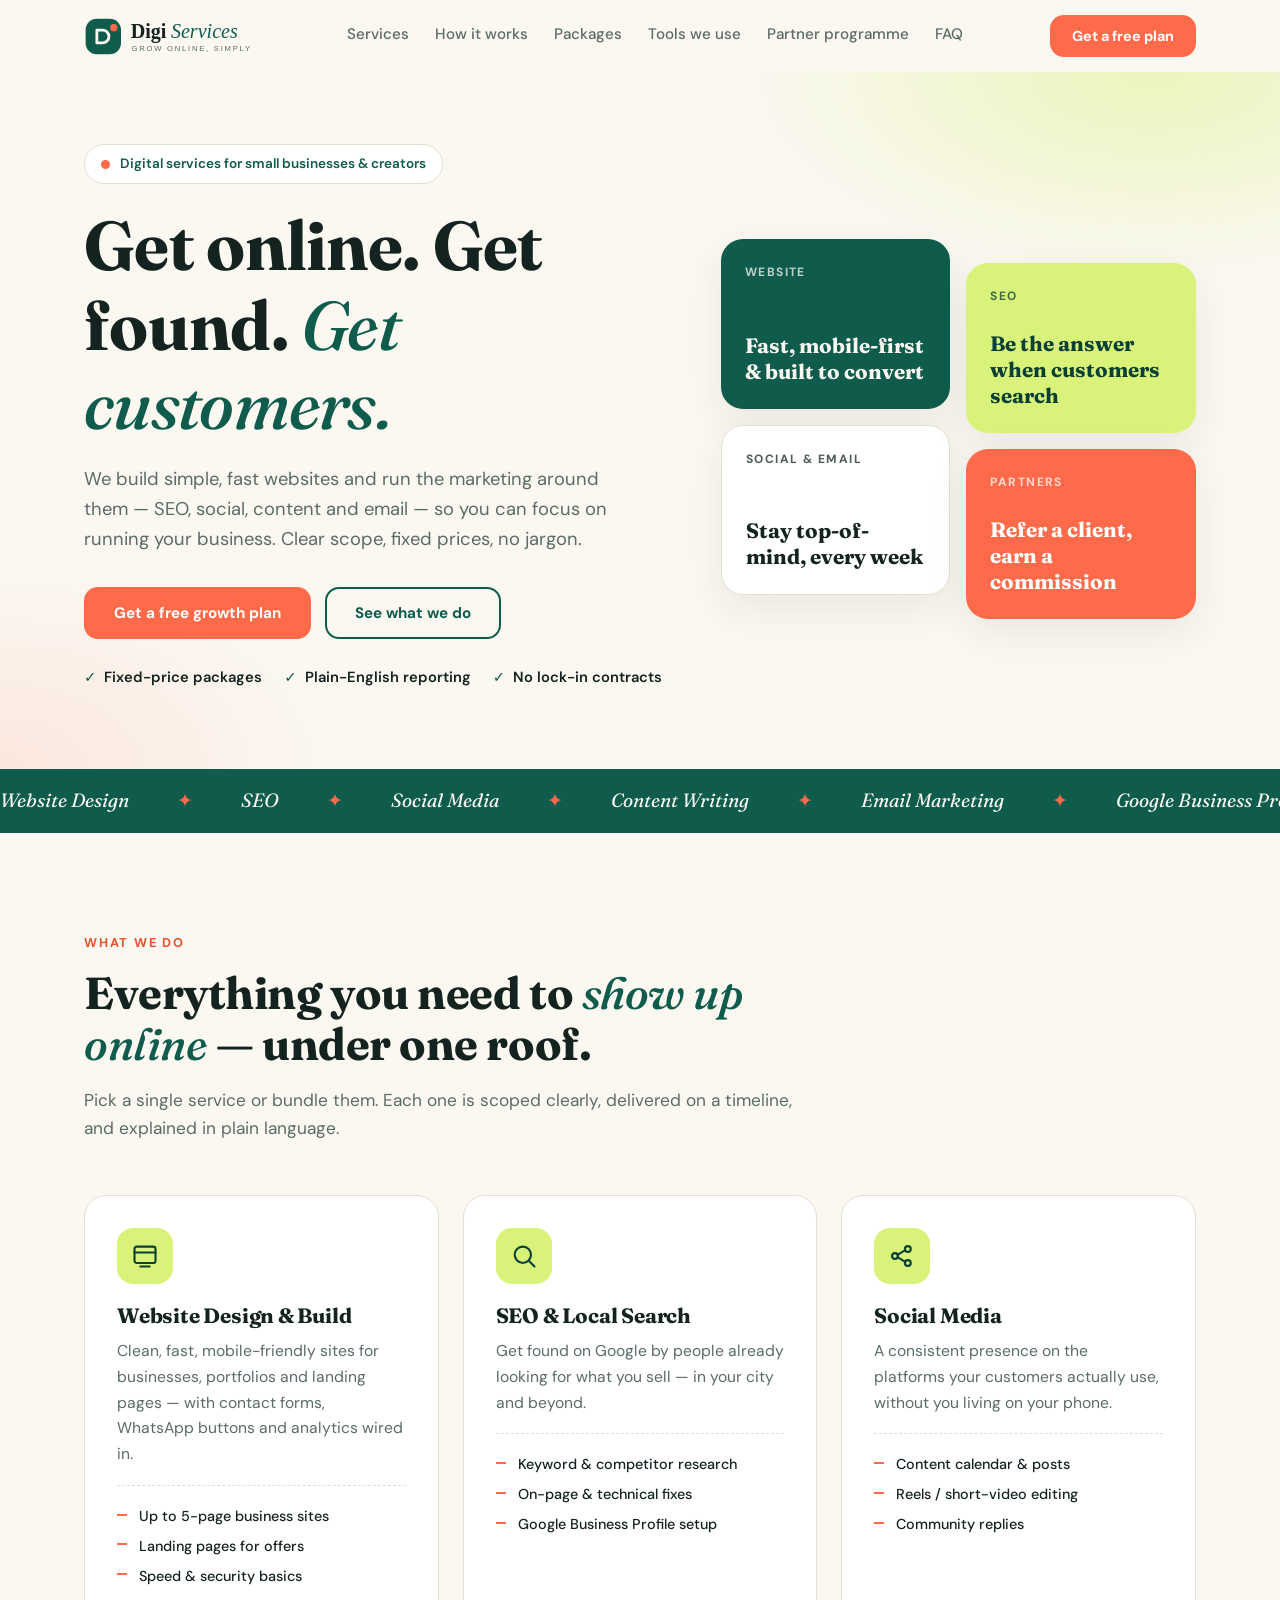
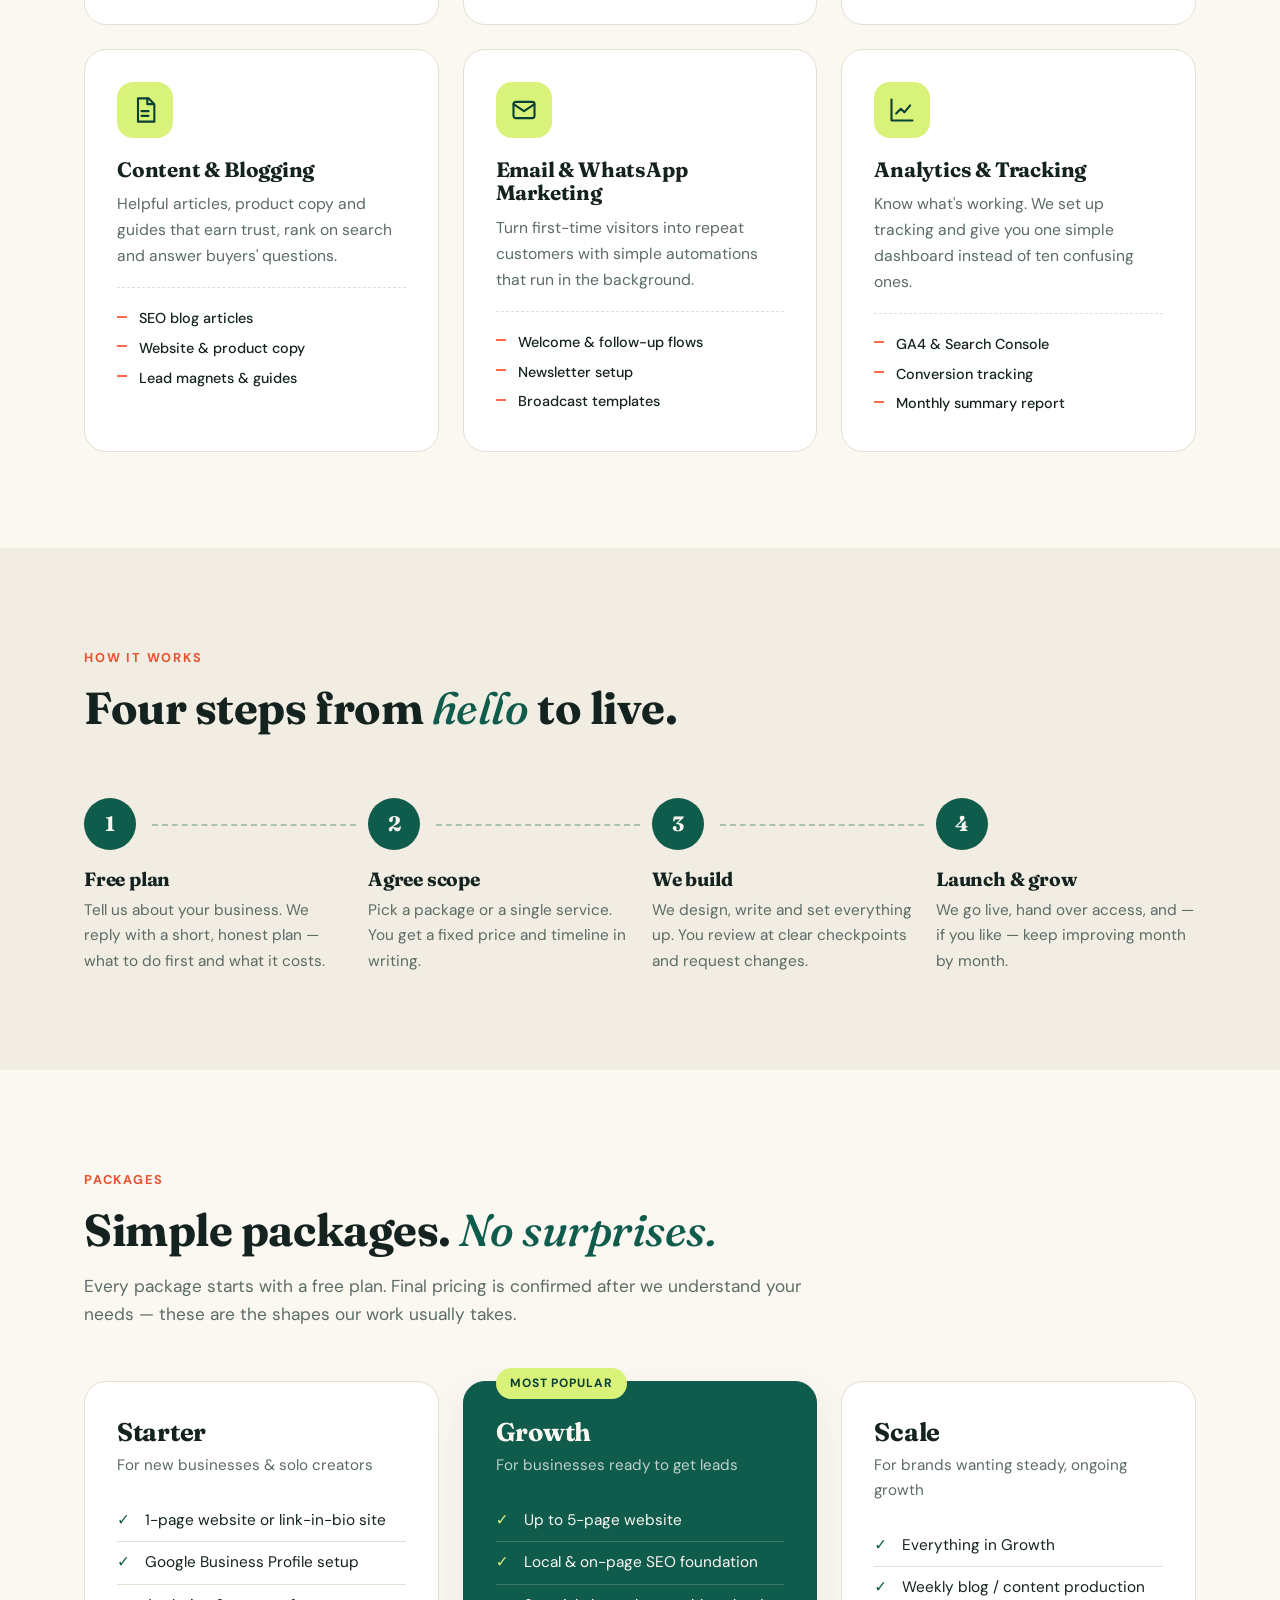
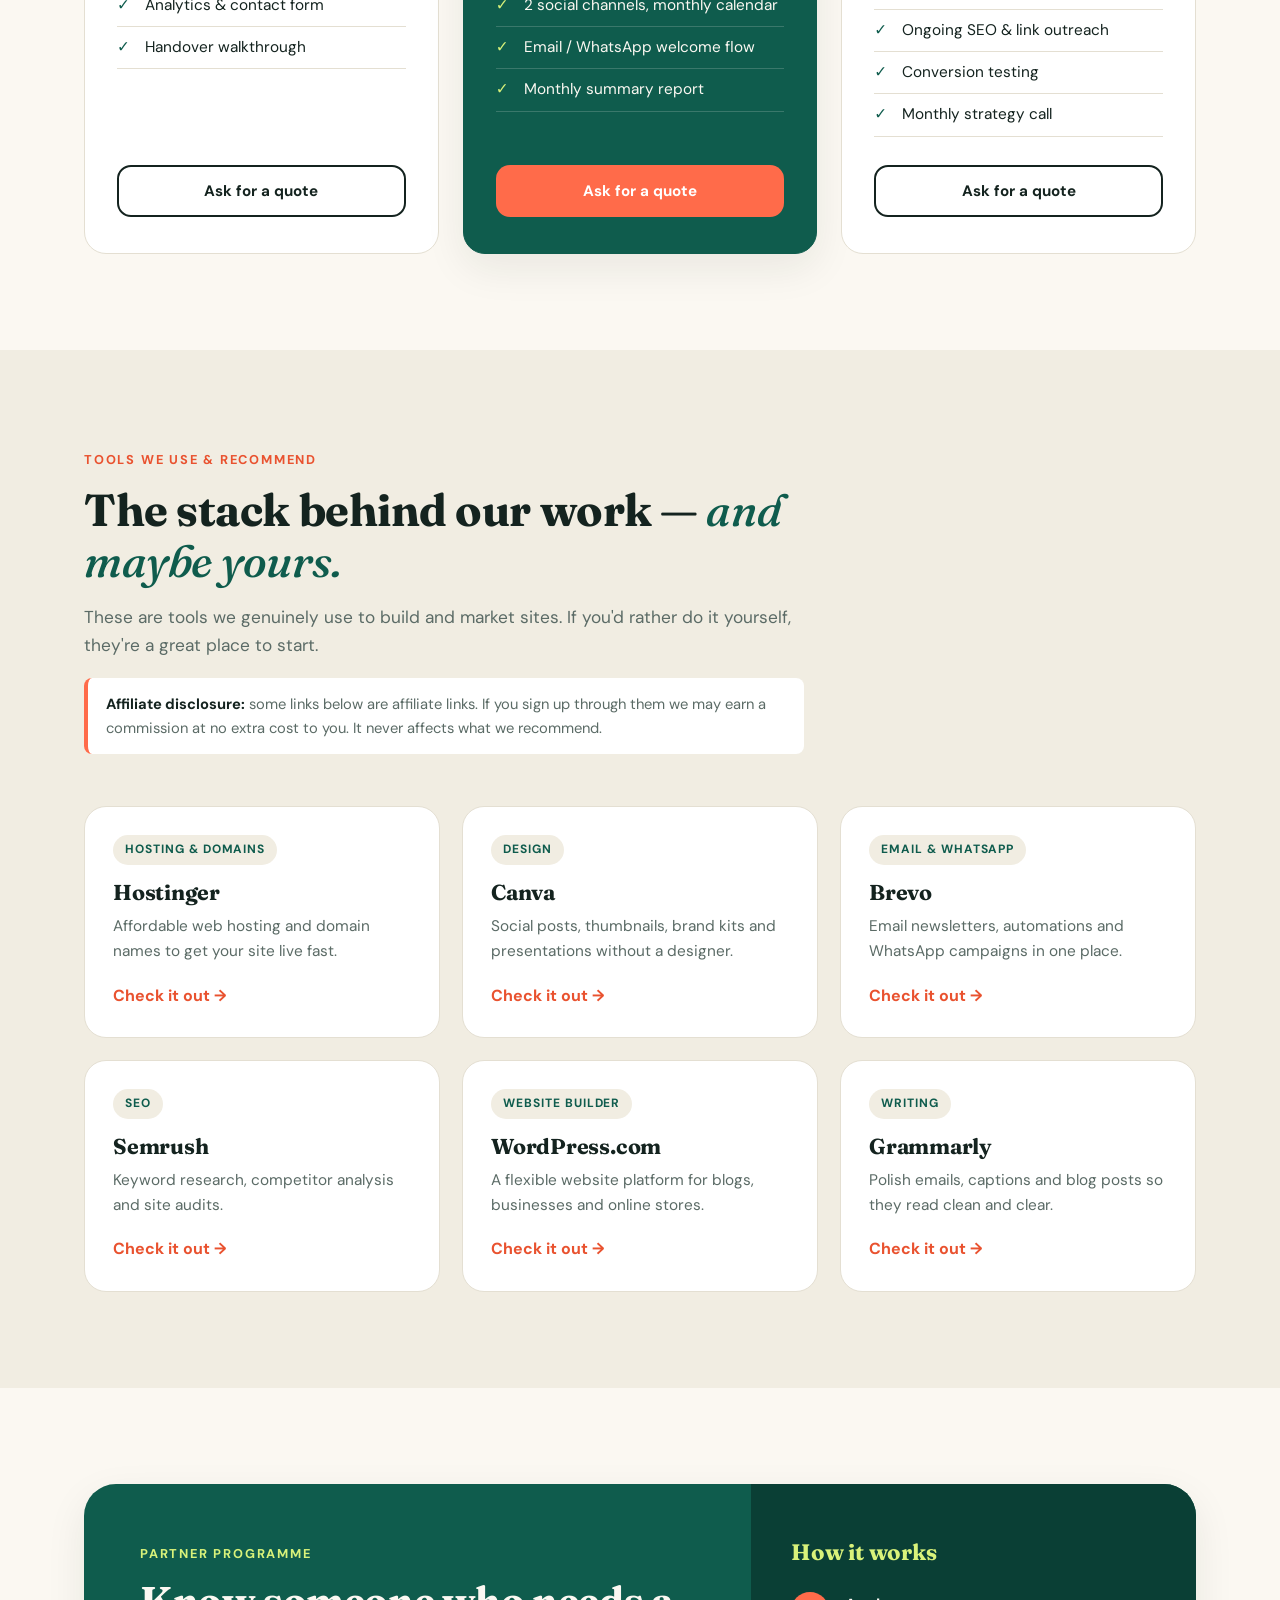
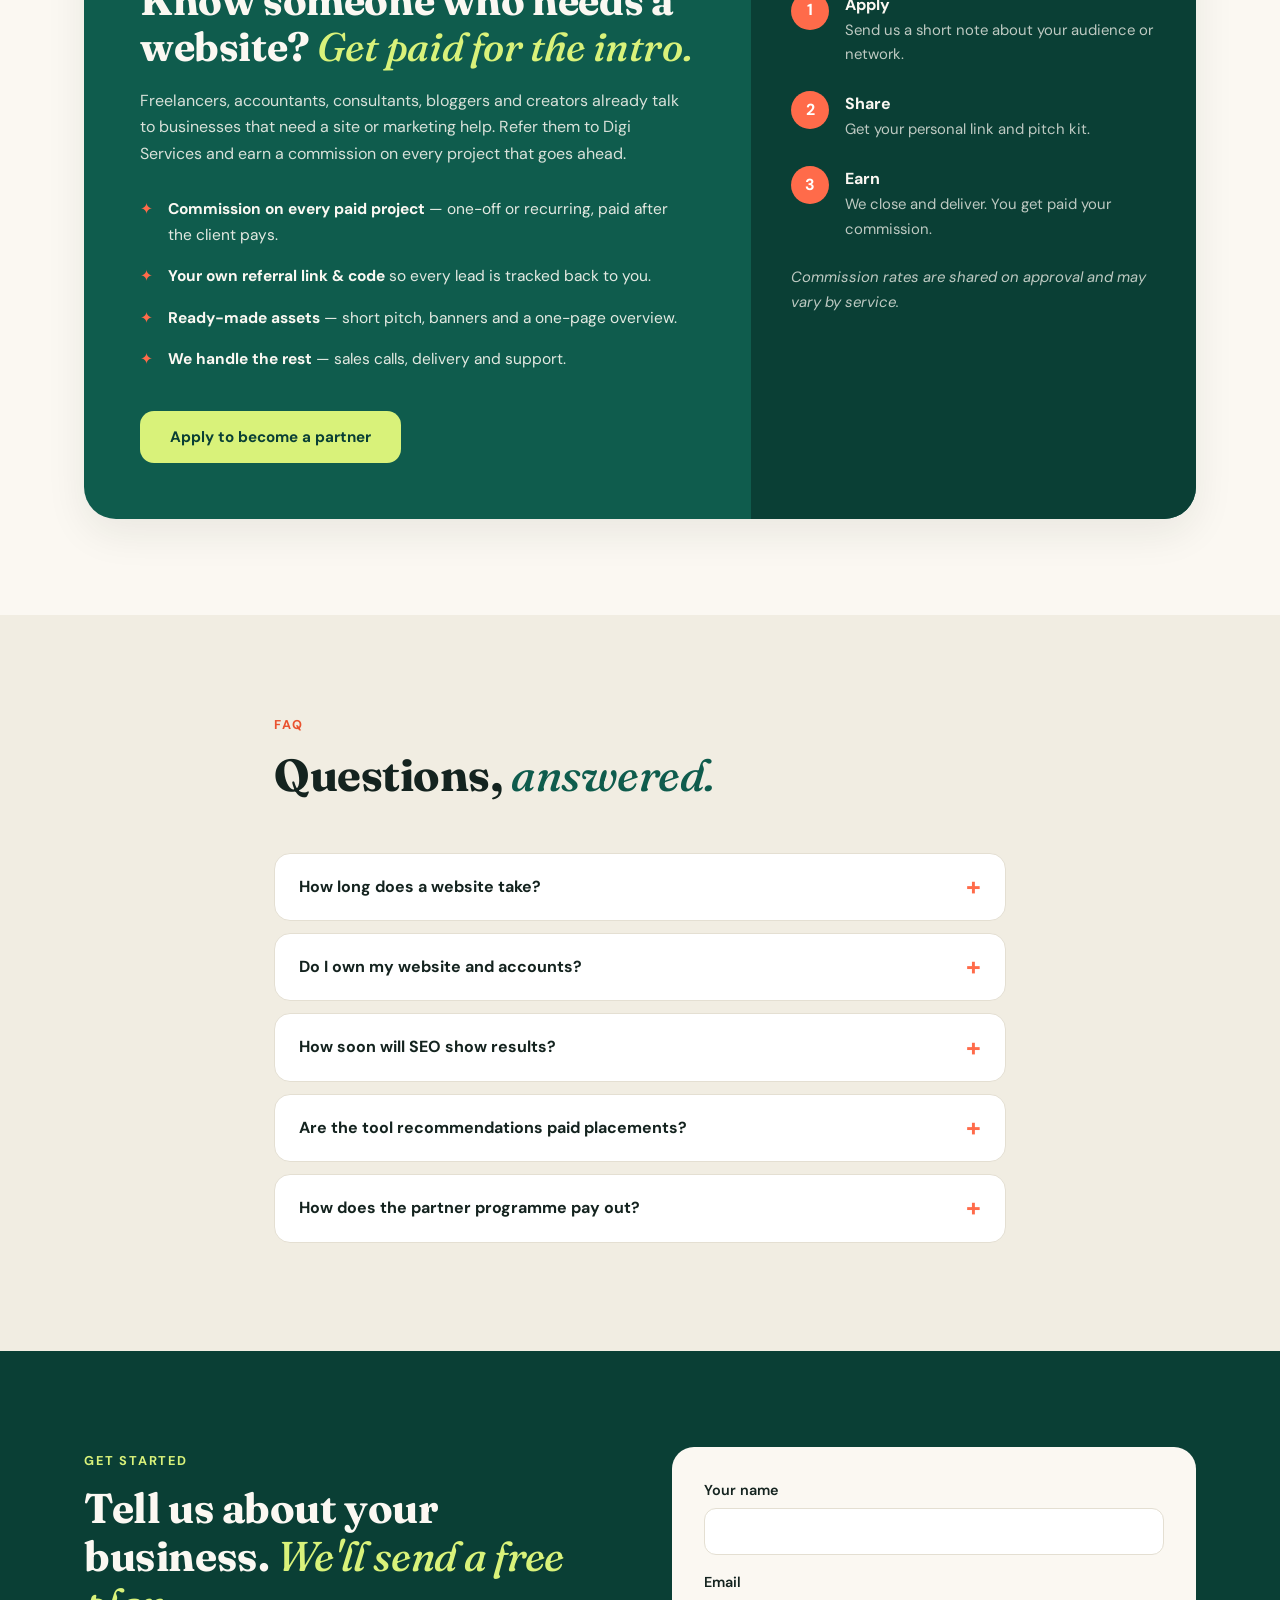
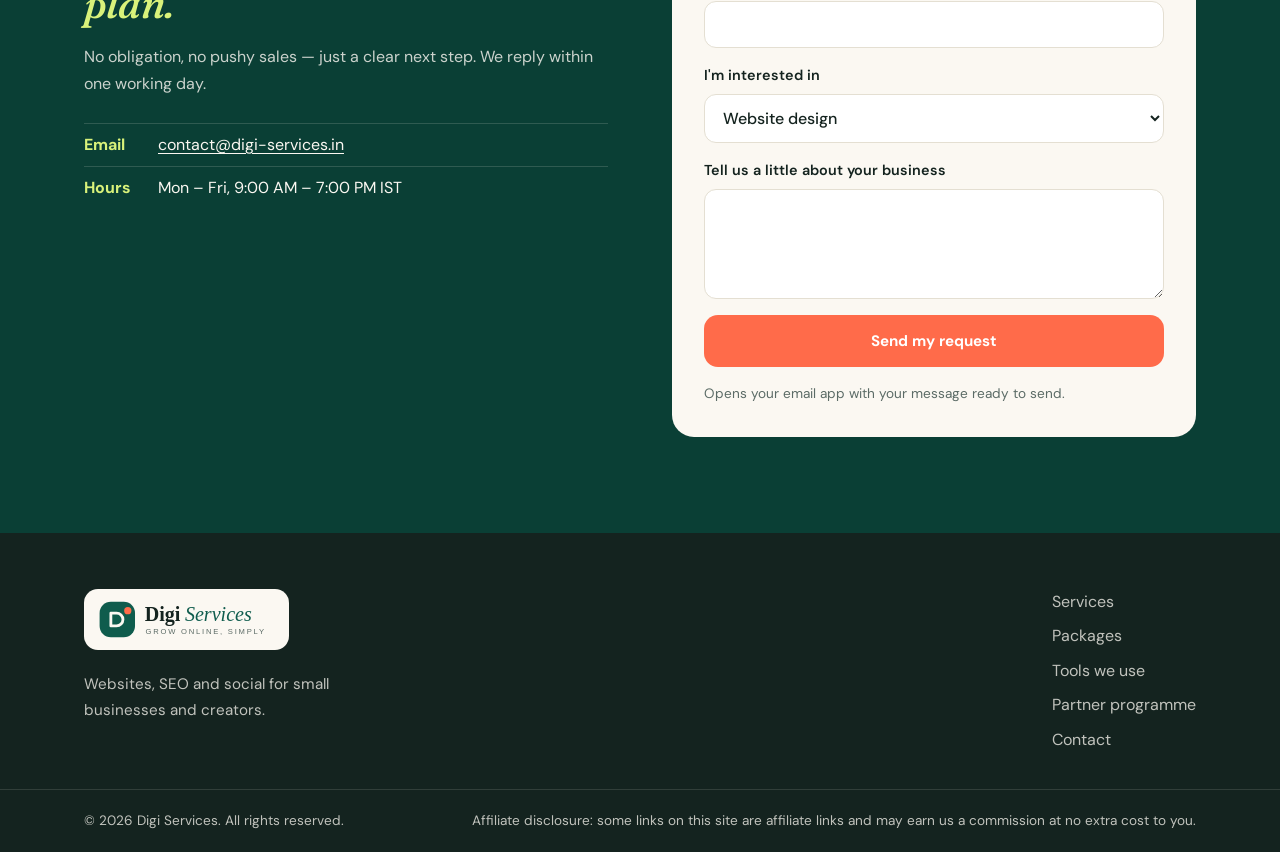
==== index.html @ 1574f59c "Initial Digi Services website Co-Authored-By: Claude Sonnet 5.5 <noreply@anthropic.com>" ====
<!DOCTYPE html>
<html lang="en">
<head>
<meta charset="UTF-8">
<meta name="viewport" content="width=device-width, initial-scale=1.0">
<meta name="theme-color" content="#0f5c4d">
<title>Digi Services — Websites, SEO &amp; Social for Small Businesses</title>
<meta name="description" content="Digi Services helps small businesses and creators get online and grow: website design, SEO, social media, content and email — plus recommended tools and a partner programme that pays you to refer.">
<link rel="canonical" href="https://digi-services.in/">
<link rel="icon" href="data:image/svg+xml,%3Csvg xmlns='http://www.w3.org/2000/svg' viewBox='0 0 100 100'%3E%3Crect width='100' height='100' rx='30' fill='%230f5c4d'/%3E%3Ccircle cx='72' cy='30' r='10' fill='%23ff6b4a'/%3E%3Cpath d='M32 70V30h16a20 20 0 0 1 0 40z' fill='none' stroke='%23fbf8f2' stroke-width='9' stroke-linejoin='round'/%3E%3C/svg%3E">
<link rel="preconnect" href="https://fonts.googleapis.com">
<link rel="preconnect" href="https://fonts.gstatic.com" crossorigin>
<link href="https://fonts.googleapis.com/css2?family=DM+Sans:wght@400;500;600;700&family=Fraunces:ital,opsz,wght@0,9..144,600;0,9..144,700;1,9..144,500&display=swap" rel="stylesheet">
<link rel="stylesheet" href="style.css">
</head>
<body>

<header class="header" id="header">
  <div class="container header__inner">
    <a href="#home" class="logo" aria-label="Digi Services home"><img src="logo.svg" alt="Digi Services" width="176" height="45"></a>
    <nav class="nav" id="nav" aria-label="Main">
      <a href="#services">Services</a>
      <a href="#how">How it works</a>
      <a href="#pricing">Packages</a>
      <a href="#tools">Tools we use</a>
      <a href="#partners">Partner programme</a>
      <a href="#faq">FAQ</a>
    </nav>
    <a href="#contact" class="btn btn--coral header__cta">Get a free plan</a>
    <button class="nav-toggle" id="navToggle" aria-label="Toggle navigation" aria-expanded="false" aria-controls="nav">
      <span></span><span></span><span></span>
    </button>
  </div>
</header>

<main>

  <!-- HERO -->
  <section class="hero" id="home">
    <div class="container hero__inner">
      <div class="hero__copy">
        <span class="pill"><i></i> Digital services for small businesses &amp; creators</span>
        <h1>Get online. Get found. <em>Get customers.</em></h1>
        <p class="hero__lead">We build simple, fast websites and run the marketing around them — SEO, social, content and email — so you can focus on running your business. Clear scope, fixed prices, no jargon.</p>
        <div class="hero__cta">
          <a href="#contact" class="btn btn--coral">Get a free growth plan</a>
          <a href="#services" class="btn btn--ghost">See what we do</a>
        </div>
        <ul class="hero__points">
          <li>Fixed-price packages</li>
          <li>Plain-English reporting</li>
          <li>No lock-in contracts</li>
        </ul>
      </div>

      <div class="bento" aria-hidden="true">
        <div class="bento__card bento__card--green">
          <span class="bento__label">Website</span>
          <strong>Fast, mobile-first &amp; built to convert</strong>
        </div>
        <div class="bento__card bento__card--lime">
          <span class="bento__label">SEO</span>
          <strong>Be the answer when customers search</strong>
        </div>
        <div class="bento__card bento__card--white">
          <span class="bento__label">Social &amp; Email</span>
          <strong>Stay top-of-mind, every week</strong>
        </div>
        <div class="bento__card bento__card--coral">
          <span class="bento__label">Partners</span>
          <strong>Refer a client, earn a commission</strong>
        </div>
      </div>
    </div>
  </section>

  <!-- MARQUEE -->
  <div class="marquee" aria-hidden="true">
    <div class="marquee__track">
      <span>Website Design</span><span>SEO</span><span>Social Media</span><span>Content Writing</span><span>Email Marketing</span><span>Google Business Profile</span><span>Analytics Setup</span>
      <span>Website Design</span><span>SEO</span><span>Social Media</span><span>Content Writing</span><span>Email Marketing</span><span>Google Business Profile</span><span>Analytics Setup</span>
    </div>
  </div>

  <!-- SERVICES -->
  <section class="section" id="services">
    <div class="container">
      <div class="section__head reveal">
        <span class="kicker">What we do</span>
        <h2>Everything you need to <em>show up online</em> — under one roof.</h2>
        <p class="section__lead">Pick a single service or bundle them. Each one is scoped clearly, delivered on a timeline, and explained in plain language.</p>
      </div>

      <div class="cards">
        <article class="card reveal">
          <div class="card__icon"><svg viewBox="0 0 24 24" fill="none" stroke="currentColor" stroke-width="1.8" stroke-linecap="round" stroke-linejoin="round"><rect x="3" y="4" width="18" height="14" rx="2"/><path d="M3 9h18"/><path d="M8 21h8"/></svg></div>
          <h3>Website Design &amp; Build</h3>
          <p>Clean, fast, mobile-friendly sites for businesses, portfolios and landing pages — with contact forms, WhatsApp buttons and analytics wired in.</p>
          <ul class="card__list"><li>Up to 5-page business sites</li><li>Landing pages for offers</li><li>Speed &amp; security basics</li></ul>
        </article>

        <article class="card reveal">
          <div class="card__icon"><svg viewBox="0 0 24 24" fill="none" stroke="currentColor" stroke-width="1.8" stroke-linecap="round" stroke-linejoin="round"><circle cx="11" cy="11" r="7"/><line x1="21" y1="21" x2="16.5" y2="16.5"/></svg></div>
          <h3>SEO &amp; Local Search</h3>
          <p>Get found on Google by people already looking for what you sell — in your city and beyond.</p>
          <ul class="card__list"><li>Keyword &amp; competitor research</li><li>On-page &amp; technical fixes</li><li>Google Business Profile setup</li></ul>
        </article>

        <article class="card reveal">
          <div class="card__icon"><svg viewBox="0 0 24 24" fill="none" stroke="currentColor" stroke-width="1.8" stroke-linecap="round" stroke-linejoin="round"><circle cx="6" cy="12" r="2.5"/><circle cx="17" cy="6" r="2.5"/><circle cx="17" cy="18" r="2.5"/><line x1="8.2" y1="11" x2="14.8" y2="7"/><line x1="8.2" y1="13" x2="14.8" y2="17"/></svg></div>
          <h3>Social Media</h3>
          <p>A consistent presence on the platforms your customers actually use, without you living on your phone.</p>
          <ul class="card__list"><li>Content calendar &amp; posts</li><li>Reels / short-video editing</li><li>Community replies</li></ul>
        </article>

        <article class="card reveal">
          <div class="card__icon"><svg viewBox="0 0 24 24" fill="none" stroke="currentColor" stroke-width="1.8" stroke-linecap="round" stroke-linejoin="round"><path d="M6 2h9l5 5v15H6z"/><path d="M14 2v5h5"/><line x1="9" y1="13" x2="15" y2="13"/><line x1="9" y1="17" x2="15" y2="17"/></svg></div>
          <h3>Content &amp; Blogging</h3>
          <p>Helpful articles, product copy and guides that earn trust, rank on search and answer buyers' questions.</p>
          <ul class="card__list"><li>SEO blog articles</li><li>Website &amp; product copy</li><li>Lead magnets &amp; guides</li></ul>
        </article>

        <article class="card reveal">
          <div class="card__icon"><svg viewBox="0 0 24 24" fill="none" stroke="currentColor" stroke-width="1.8" stroke-linecap="round" stroke-linejoin="round"><rect x="3" y="5" width="18" height="14" rx="2"/><path d="M3 7l9 6 9-6"/></svg></div>
          <h3>Email &amp; WhatsApp Marketing</h3>
          <p>Turn first-time visitors into repeat customers with simple automations that run in the background.</p>
          <ul class="card__list"><li>Welcome &amp; follow-up flows</li><li>Newsletter setup</li><li>Broadcast templates</li></ul>
        </article>

        <article class="card reveal">
          <div class="card__icon"><svg viewBox="0 0 24 24" fill="none" stroke="currentColor" stroke-width="1.8" stroke-linecap="round" stroke-linejoin="round"><path d="M3 3v18h18"/><path d="M7 15l4-4 3 3 5-6"/></svg></div>
          <h3>Analytics &amp; Tracking</h3>
          <p>Know what's working. We set up tracking and give you one simple dashboard instead of ten confusing ones.</p>
          <ul class="card__list"><li>GA4 &amp; Search Console</li><li>Conversion tracking</li><li>Monthly summary report</li></ul>
        </article>
      </div>
    </div>
  </section>

  <!-- HOW IT WORKS -->
  <section class="section section--tint" id="how">
    <div class="container">
      <div class="section__head reveal">
        <span class="kicker">How it works</span>
        <h2>Four steps from <em>hello</em> to live.</h2>
      </div>
      <ol class="steps">
        <li class="step reveal"><span class="step__num">1</span><h3>Free plan</h3><p>Tell us about your business. We reply with a short, honest plan — what to do first and what it costs.</p></li>
        <li class="step reveal"><span class="step__num">2</span><h3>Agree scope</h3><p>Pick a package or a single service. You get a fixed price and timeline in writing.</p></li>
        <li class="step reveal"><span class="step__num">3</span><h3>We build</h3><p>We design, write and set everything up. You review at clear checkpoints and request changes.</p></li>
        <li class="step reveal"><span class="step__num">4</span><h3>Launch &amp; grow</h3><p>We go live, hand over access, and — if you like — keep improving month by month.</p></li>
      </ol>
    </div>
  </section>

  <!-- PRICING -->
  <section class="section" id="pricing">
    <div class="container">
      <div class="section__head reveal">
        <span class="kicker">Packages</span>
        <h2>Simple packages. <em>No surprises.</em></h2>
        <p class="section__lead">Every package starts with a free plan. Final pricing is confirmed after we understand your needs — these are the shapes our work usually takes.</p>
      </div>

      <div class="plans">
        <article class="plan reveal">
          <h3>Starter</h3>
          <p class="plan__for">For new businesses &amp; solo creators</p>
          <ul>
            <li>1-page website or link-in-bio site</li>
            <li>Google Business Profile setup</li>
            <li>Analytics &amp; contact form</li>
            <li>Handover walkthrough</li>
          </ul>
          <a href="#contact" class="btn btn--ghost-dark">Ask for a quote</a>
        </article>

        <article class="plan plan--featured reveal">
          <span class="plan__badge">Most popular</span>
          <h3>Growth</h3>
          <p class="plan__for">For businesses ready to get leads</p>
          <ul>
            <li>Up to 5-page website</li>
            <li>Local &amp; on-page SEO foundation</li>
            <li>2 social channels, monthly calendar</li>
            <li>Email / WhatsApp welcome flow</li>
            <li>Monthly summary report</li>
          </ul>
          <a href="#contact" class="btn btn--coral">Ask for a quote</a>
        </article>

        <article class="plan reveal">
          <h3>Scale</h3>
          <p class="plan__for">For brands wanting steady, ongoing growth</p>
          <ul>
            <li>Everything in Growth</li>
            <li>Weekly blog / content production</li>
            <li>Ongoing SEO &amp; link outreach</li>
            <li>Conversion testing</li>
            <li>Monthly strategy call</li>
          </ul>
          <a href="#contact" class="btn btn--ghost-dark">Ask for a quote</a>
        </article>
      </div>
    </div>
  </section>

  <!-- TOOLS (AFFILIATE) -->
  <section class="section section--tint" id="tools">
    <div class="container">
      <div class="section__head reveal">
        <span class="kicker">Tools we use &amp; recommend</span>
        <h2>The stack behind our work — <em>and maybe yours.</em></h2>
        <p class="section__lead">These are tools we genuinely use to build and market sites. If you'd rather do it yourself, they're a great place to start.</p>
        <p class="disclosure"><strong>Affiliate disclosure:</strong> some links below are affiliate links. If you sign up through them we may earn a commission at no extra cost to you. It never affects what we recommend.</p>
      </div>

      <div class="tools">
        <!-- Replace each href with your own affiliate link. -->
        <a class="tool reveal" href="https://www.hostinger.com/" target="_blank" rel="sponsored noopener noreferrer" data-tool="hostinger">
          <span class="tool__cat">Hosting &amp; domains</span>
          <h3>Hostinger</h3>
          <p>Affordable web hosting and domain names to get your site live fast.</p>
          <span class="tool__go">Check it out &rarr;</span>
        </a>
        <a class="tool reveal" href="https://www.canva.com/" target="_blank" rel="sponsored noopener noreferrer" data-tool="canva">
          <span class="tool__cat">Design</span>
          <h3>Canva</h3>
          <p>Social posts, thumbnails, brand kits and presentations without a designer.</p>
          <span class="tool__go">Check it out &rarr;</span>
        </a>
        <a class="tool reveal" href="https://www.brevo.com/" target="_blank" rel="sponsored noopener noreferrer" data-tool="brevo">
          <span class="tool__cat">Email &amp; WhatsApp</span>
          <h3>Brevo</h3>
          <p>Email newsletters, automations and WhatsApp campaigns in one place.</p>
          <span class="tool__go">Check it out &rarr;</span>
        </a>
        <a class="tool reveal" href="https://www.semrush.com/" target="_blank" rel="sponsored noopener noreferrer" data-tool="semrush">
          <span class="tool__cat">SEO</span>
          <h3>Semrush</h3>
          <p>Keyword research, competitor analysis and site audits.</p>
          <span class="tool__go">Check it out &rarr;</span>
        </a>
        <a class="tool reveal" href="https://wordpress.com/" target="_blank" rel="sponsored noopener noreferrer" data-tool="wordpress">
          <span class="tool__cat">Website builder</span>
          <h3>WordPress.com</h3>
          <p>A flexible website platform for blogs, businesses and online stores.</p>
          <span class="tool__go">Check it out &rarr;</span>
        </a>
        <a class="tool reveal" href="https://www.grammarly.com/" target="_blank" rel="sponsored noopener noreferrer" data-tool="grammarly">
          <span class="tool__cat">Writing</span>
          <h3>Grammarly</h3>
          <p>Polish emails, captions and blog posts so they read clean and clear.</p>
          <span class="tool__go">Check it out &rarr;</span>
        </a>
      </div>
    </div>
  </section>

  <!-- PARTNER PROGRAMME (AFFILIATE) -->
  <section class="section" id="partners">
    <div class="container">
      <div class="partner reveal">
        <div class="partner__copy">
          <span class="kicker kicker--light">Partner programme</span>
          <h2>Know someone who needs a website? <em>Get paid for the intro.</em></h2>
          <p>Freelancers, accountants, consultants, bloggers and creators already talk to businesses that need a site or marketing help. Refer them to Digi Services and earn a commission on every project that goes ahead.</p>
          <ul class="partner__perks">
            <li><strong>Commission on every paid project</strong> — one-off or recurring, paid after the client pays.</li>
            <li><strong>Your own referral link &amp; code</strong> so every lead is tracked back to you.</li>
            <li><strong>Ready-made assets</strong> — short pitch, banners and a one-page overview.</li>
            <li><strong>We handle the rest</strong> — sales calls, delivery and support.</li>
          </ul>
          <a href="mailto:contact@digi-services.in?subject=Partner%20Programme%20Application" class="btn btn--lime" id="partnerCta">Apply to become a partner</a>
        </div>
        <div class="partner__how">
          <h3>How it works</h3>
          <ol>
            <li><span>1</span><div><strong>Apply</strong><p>Send us a short note about your audience or network.</p></div></li>
            <li><span>2</span><div><strong>Share</strong><p>Get your personal link and pitch kit.</p></div></li>
            <li><span>3</span><div><strong>Earn</strong><p>We close and deliver. You get paid your commission.</p></div></li>
          </ol>
          <p class="partner__note">Commission rates are shared on approval and may vary by service.</p>
        </div>
      </div>
    </div>
  </section>

  <!-- FAQ -->
  <section class="section section--tint" id="faq">
    <div class="container container--narrow">
      <div class="section__head reveal">
        <span class="kicker">FAQ</span>
        <h2>Questions, <em>answered.</em></h2>
      </div>
      <div class="faq reveal">
        <details>
          <summary>How long does a website take?</summary>
          <p>A starter site usually takes 1–2 weeks and a 5-page business site 2–4 weeks, depending on how quickly we receive your content and feedback.</p>
        </details>
        <details>
          <summary>Do I own my website and accounts?</summary>
          <p>Yes. Your domain, hosting and analytics accounts are set up in your name, and we hand over full access at launch.</p>
        </details>
        <details>
          <summary>How soon will SEO show results?</summary>
          <p>SEO is a steady build rather than an overnight switch. Local improvements can appear within a few weeks; competitive searches typically take a few months. We'll never promise a guaranteed ranking.</p>
        </details>
        <details>
          <summary>Are the tool recommendations paid placements?</summary>
          <p>We use these tools ourselves. Some links are affiliate links, which means we may earn a commission if you sign up, at no extra cost to you. We only recommend tools we'd use on our own projects.</p>
        </details>
        <details>
          <summary>How does the partner programme pay out?</summary>
          <p>Once a referred client's project is paid for, your commission is calculated and paid out. Details and rates are shared when your application is approved.</p>
        </details>
      </div>
    </div>
  </section>

  <!-- CONTACT -->
  <section class="section section--dark" id="contact">
    <div class="container contact">
      <div class="contact__copy reveal">
        <span class="kicker kicker--light">Get started</span>
        <h2>Tell us about your business. <em>We'll send a free plan.</em></h2>
        <p>No obligation, no pushy sales — just a clear next step. We reply within one working day.</p>
        <ul class="contact__list">
          <li><strong>Email</strong> <a href="mailto:contact@digi-services.in">contact@digi-services.in</a></li>
          <li><strong>Hours</strong> Mon – Fri, 9:00 AM – 7:00 PM IST</li>
        </ul>
      </div>

      <form class="form reveal" id="contactForm" novalidate>
        <label>Your name
          <input type="text" name="name" required autocomplete="name">
        </label>
        <label>Email
          <input type="email" name="email" required autocomplete="email">
        </label>
        <label>I'm interested in
          <select name="interest">
            <option>Website design</option>
            <option>SEO &amp; local search</option>
            <option>Social media</option>
            <option>Content &amp; blogging</option>
            <option>Email / WhatsApp marketing</option>
            <option>Partner programme</option>
            <option>Not sure yet</option>
          </select>
        </label>
        <label>Tell us a little about your business
          <textarea name="message" rows="4"></textarea>
        </label>
        <button type="submit" class="btn btn--coral">Send my request</button>
        <p class="form__note" id="formNote" role="status" aria-live="polite">Opens your email app with your message ready to send.</p>
      </form>
    </div>
  </section>

</main>

<footer class="footer">
  <div class="container footer__inner">
    <div class="footer__brand">
      <a href="#home" class="logo" aria-label="Digi Services home"><img src="logo.svg" alt="Digi Services" width="176" height="45"></a>
      <p>Websites, SEO and social for small businesses and creators.</p>
    </div>
    <nav class="footer__links" aria-label="Footer">
      <a href="#services">Services</a>
      <a href="#pricing">Packages</a>
      <a href="#tools">Tools we use</a>
      <a href="#partners">Partner programme</a>
      <a href="#contact">Contact</a>
    </nav>
  </div>
  <div class="footer__bottom">
    <div class="container">
      <p>&copy; <span id="year">2026</span> Digi Services. All rights reserved.</p>
      <p>Affiliate disclosure: some links on this site are affiliate links and may earn us a commission at no extra cost to you.</p>
    </div>
  </div>
</footer>

<a href="#home" class="back-to-top" id="backToTop" aria-label="Back to top">&uarr;</a>

<script src="script.js"></script>
</body>
</html>
---- style.css ----
/* ========== Variables ========== */
:root {
  --green: #0f5c4d;
  --green-dark: #0a3f35;
  --ink: #14231f;
  --muted: #5b6b66;
  --cream: #fbf8f2;
  --tint: #f1ede2;
  --white: #ffffff;
  --coral: #ff6b4a;
  --coral-dark: #e9522f;
  --lime: #d9f27a;
  --border: #e4dfd2;
  --radius: 22px;
  --shadow: 0 14px 40px rgba(20, 35, 31, 0.08);
}

/* ========== Reset ========== */
*, *::before, *::after { box-sizing: border-box; margin: 0; padding: 0; }
html { scroll-behavior: smooth; scroll-padding-top: 80px; }
body {
  font-family: 'DM Sans', system-ui, sans-serif;
  color: var(--ink);
  background: var(--cream);
  line-height: 1.65;
  -webkit-font-smoothing: antialiased;
}
img, svg { display: block; max-width: 100%; }
a { color: inherit; text-decoration: none; }
ul, ol { list-style: none; }
h1, h2, h3 {
  font-family: 'Fraunces', Georgia, serif;
  font-weight: 700;
  line-height: 1.15;
  letter-spacing: -0.01em;
}
h1 em, h2 em { font-style: italic; font-weight: 500; color: var(--green); }

.container { max-width: 1160px; margin: 0 auto; padding: 0 24px; }
.container--narrow { max-width: 780px; }

/* ========== Buttons ========== */
.btn {
  display: inline-flex; align-items: center; justify-content: center;
  padding: 14px 28px; border-radius: 14px;
  font: 700 0.95rem 'DM Sans', sans-serif;
  border: 2px solid transparent; cursor: pointer;
  transition: transform .2s ease, box-shadow .2s ease, background .2s ease;
}
.btn:hover { transform: translateY(-2px); }
.btn:focus-visible, a:focus-visible, summary:focus-visible, input:focus-visible, select:focus-visible, textarea:focus-visible {
  outline: 3px solid var(--coral); outline-offset: 3px;
}
.btn--coral { background: var(--coral); color: #fff; }
.btn--coral:hover { background: var(--coral-dark); box-shadow: 0 10px 24px rgba(255,107,74,.35); }
.btn--lime { background: var(--lime); color: var(--green-dark); }
.btn--lime:hover { box-shadow: 0 10px 24px rgba(217,242,122,.35); }
.btn--ghost { border-color: var(--green); color: var(--green); }
.btn--ghost:hover { background: var(--green); color: #fff; }
.btn--ghost-dark { border-color: var(--ink); color: var(--ink); }
.btn--ghost-dark:hover { background: var(--ink); color: #fff; }

/* ========== Header ========== */
.header {
  position: sticky; top: 0; z-index: 50;
  background: rgba(251,248,242,.92); backdrop-filter: blur(10px);
  transition: box-shadow .25s ease;
}
.header.scrolled { box-shadow: 0 6px 24px rgba(20,35,31,.08); }
.header__inner { display: flex; align-items: center; justify-content: space-between; gap: 20px; height: 72px; }
.logo img { height: 45px; width: auto; }
.nav { display: flex; gap: 26px; }
.nav a { font-weight: 500; font-size: .95rem; color: var(--muted); padding: 6px 0; border-bottom: 2px solid transparent; transition: color .2s, border-color .2s; }
.nav a:hover, .nav a.active { color: var(--green); border-color: var(--coral); }
.header__cta { padding: 10px 20px; font-size: .9rem; }
.nav-toggle { display: none; background: none; border: 0; width: 44px; height: 44px; cursor: pointer; flex-direction: column; justify-content: center; align-items: center; gap: 5px; }
.nav-toggle span { width: 24px; height: 2.5px; background: var(--ink); border-radius: 2px; transition: transform .25s, opacity .25s; }
.nav-toggle.active span:nth-child(1) { transform: translateY(7.5px) rotate(45deg); }
.nav-toggle.active span:nth-child(2) { opacity: 0; }
.nav-toggle.active span:nth-child(3) { transform: translateY(-7.5px) rotate(-45deg); }

/* ========== Hero ========== */
.hero { padding: 72px 0 80px; background:
  radial-gradient(600px 300px at 90% 0%, rgba(217,242,122,.45), transparent 70%),
  radial-gradient(500px 300px at 0% 100%, rgba(255,107,74,.12), transparent 70%); }
.hero__inner { display: grid; grid-template-columns: 1.1fr .9fr; gap: 56px; align-items: center; }
.pill { display: inline-flex; align-items: center; gap: 10px; background: var(--white); border: 1px solid var(--border); padding: 8px 16px; border-radius: 999px; font-size: .85rem; font-weight: 600; color: var(--green); }
.pill i { width: 9px; height: 9px; border-radius: 50%; background: var(--coral); }
.hero h1 { font-size: clamp(2.5rem, 5.4vw, 4.3rem); margin: 22px 0 20px; }
.hero__lead { font-size: 1.15rem; color: var(--muted); max-width: 540px; }
.hero__cta { display: flex; flex-wrap: wrap; gap: 14px; margin: 32px 0 26px; }
.hero__points { display: flex; flex-wrap: wrap; gap: 8px 22px; font-weight: 600; font-size: .92rem; }
.hero__points li::before { content: "✓"; color: var(--green); margin-right: 8px; font-weight: 700; }

.bento { display: grid; grid-template-columns: 1fr 1fr; gap: 16px; }
.bento__card { border-radius: var(--radius); padding: 24px; min-height: 170px; display: flex; flex-direction: column; justify-content: space-between; box-shadow: var(--shadow); }
.bento__card strong { font-family: 'Fraunces', serif; font-size: 1.3rem; line-height: 1.25; }
.bento__label { font-size: .75rem; font-weight: 700; letter-spacing: .12em; text-transform: uppercase; opacity: .75; }
.bento__card--green { background: var(--green); color: var(--cream); }
.bento__card--lime { background: var(--lime); color: var(--green-dark); transform: translateY(24px); }
.bento__card--white { background: var(--white); border: 1px solid var(--border); }
.bento__card--coral { background: var(--coral); color: #fff; transform: translateY(24px); }

/* ========== Marquee ========== */
.marquee { background: var(--green); color: var(--cream); overflow: hidden; padding: 16px 0; }
.marquee__track { display: flex; gap: 48px; width: max-content; animation: scroll 32s linear infinite; font-family: 'Fraunces', serif; font-size: 1.2rem; font-style: italic; }
.marquee__track span::after { content: "✦"; margin-left: 48px; color: var(--coral); font-style: normal; }
@keyframes scroll { to { transform: translateX(-50%); } }

/* ========== Sections ========== */
.section { padding: 96px 0; }
.section--tint { background: var(--tint); }
.section--dark { background: var(--green-dark); color: var(--cream); }
.section--dark h2 { color: var(--cream); }
.section--dark h2 em { color: var(--lime); }
.section__head { max-width: 720px; margin-bottom: 52px; }
.section__head h2 { font-size: clamp(1.9rem, 3.6vw, 2.8rem); }
.section__lead { margin-top: 16px; color: var(--muted); font-size: 1.08rem; }
.kicker { display: inline-block; font-size: .8rem; font-weight: 700; letter-spacing: .14em; text-transform: uppercase; color: var(--coral-dark); margin-bottom: 14px; }
.kicker--light { color: var(--lime); }
.disclosure { margin-top: 18px; padding: 14px 18px; background: var(--white); border-left: 4px solid var(--coral); border-radius: 8px; font-size: .92rem; color: var(--muted); }
.disclosure strong { color: var(--ink); }

/* ========== Service cards ========== */
.cards { display: grid; grid-template-columns: repeat(3, 1fr); gap: 24px; }
.card { background: var(--white); border: 1px solid var(--border); border-radius: var(--radius); padding: 32px; transition: transform .25s, box-shadow .25s; }
.card:hover { transform: translateY(-6px); box-shadow: var(--shadow); }
.card__icon { width: 56px; height: 56px; border-radius: 16px; background: var(--lime); color: var(--green-dark); display: grid; place-items: center; margin-bottom: 20px; }
.card__icon svg { width: 28px; height: 28px; }
.card h3 { font-size: 1.3rem; margin-bottom: 10px; }
.card > p { color: var(--muted); font-size: .98rem; }
.card__list { margin-top: 18px; padding-top: 16px; border-top: 1px dashed var(--border); font-size: .9rem; font-weight: 500; }
.card__list li { padding: 3px 0 3px 22px; position: relative; }
.card__list li::before { content: ""; position: absolute; left: 0; top: .8em; width: 10px; height: 2px; background: var(--coral); }

/* ========== Steps ========== */
.steps { display: grid; grid-template-columns: repeat(4, 1fr); gap: 24px; counter-reset: s; }
.step { position: relative; padding-top: 12px; }
.step__num { width: 52px; height: 52px; border-radius: 50%; background: var(--green); color: var(--cream); display: grid; place-items: center; font: 700 1.3rem 'Fraunces', serif; margin-bottom: 18px; }
.step:not(:last-child)::after { content: ""; position: absolute; top: 38px; left: 68px; right: -12px; border-top: 2px dashed var(--green); opacity: .3; }
.step h3 { font-size: 1.2rem; margin-bottom: 8px; }
.step p { color: var(--muted); font-size: .96rem; }

/* ========== Plans ========== */
.plans { display: grid; grid-template-columns: repeat(3, 1fr); gap: 24px; align-items: stretch; }
.plan { position: relative; background: var(--white); border: 1px solid var(--border); border-radius: var(--radius); padding: 36px 32px; display: flex; flex-direction: column; }
.plan h3 { font-size: 1.6rem; }
.plan__for { color: var(--muted); font-size: .95rem; margin: 6px 0 22px; }
.plan ul { margin-bottom: 28px; flex: 1; }
.plan li { padding: 8px 0 8px 28px; position: relative; border-bottom: 1px solid var(--border); font-size: .96rem; }
.plan li::before { content: "✓"; position: absolute; left: 0; color: var(--green); font-weight: 700; }
.plan--featured { background: var(--green); color: var(--cream); border-color: var(--green); transform: translateY(-12px); box-shadow: var(--shadow); }
.plan--featured .plan__for { color: rgba(251,248,242,.75); }
.plan--featured li { border-color: rgba(251,248,242,.18); }
.plan--featured li::before { color: var(--lime); }
.plan__badge { position: absolute; top: -14px; left: 32px; background: var(--lime); color: var(--green-dark); font-size: .75rem; font-weight: 700; letter-spacing: .08em; text-transform: uppercase; padding: 6px 14px; border-radius: 999px; }

/* ========== Tools (affiliate) ========== */
.tools { display: grid; grid-template-columns: repeat(3, 1fr); gap: 22px; }
.tool { display: flex; flex-direction: column; background: var(--white); border: 1px solid var(--border); border-radius: var(--radius); padding: 28px; transition: transform .25s, box-shadow .25s, border-color .25s; }
.tool:hover { transform: translateY(-5px); box-shadow: var(--shadow); border-color: var(--green); }
.tool__cat { align-self: flex-start; background: var(--tint); color: var(--green); font-size: .75rem; font-weight: 700; letter-spacing: .08em; text-transform: uppercase; padding: 5px 12px; border-radius: 999px; margin-bottom: 16px; }
.tool h3 { font-size: 1.35rem; margin-bottom: 8px; }
.tool p { color: var(--muted); font-size: .96rem; flex: 1; }
.tool__go { margin-top: 18px; font-weight: 700; color: var(--coral-dark); }

/* ========== Partner programme ========== */
.partner { display: grid; grid-template-columns: 1.2fr .8fr; gap: 0; background: var(--green); color: var(--cream); border-radius: 32px; overflow: hidden; box-shadow: var(--shadow); }
.partner__copy { padding: 56px; }
.partner__copy h2 { color: var(--cream); font-size: clamp(1.8rem, 3.2vw, 2.5rem); margin-bottom: 18px; }
.partner__copy h2 em { color: var(--lime); }
.partner__copy > p { color: rgba(251,248,242,.85); margin-bottom: 22px; }
.partner__perks { margin-bottom: 30px; }
.partner__perks li { padding: 8px 0 8px 28px; position: relative; font-size: .97rem; color: rgba(251,248,242,.9); }
.partner__perks li::before { content: "✦"; position: absolute; left: 0; color: var(--coral); }
.partner__perks strong { color: var(--cream); }
.partner__how { background: var(--green-dark); padding: 56px 40px; }
.partner__how h3 { font-size: 1.4rem; margin-bottom: 26px; color: var(--lime); }
.partner__how li { display: flex; gap: 16px; margin-bottom: 24px; }
.partner__how li > span { flex: none; width: 38px; height: 38px; border-radius: 50%; background: var(--coral); color: #fff; display: grid; place-items: center; font-weight: 700; }
.partner__how p { color: rgba(251,248,242,.75); font-size: .93rem; }
.partner__note { margin-top: 8px; font-size: .82rem; color: rgba(251,248,242,.6); font-style: italic; }

/* ========== FAQ ========== */
.faq details { background: var(--white); border: 1px solid var(--border); border-radius: 16px; margin-bottom: 12px; padding: 0 24px; }
.faq summary { cursor: pointer; font-weight: 700; padding: 20px 28px 20px 0; list-style: none; position: relative; }
.faq summary::-webkit-details-marker { display: none; }
.faq summary::after { content: "+"; position: absolute; right: 0; top: 50%; transform: translateY(-50%); font-size: 1.6rem; color: var(--coral); transition: transform .2s; }
.faq details[open] summary::after { transform: translateY(-50%) rotate(45deg); }
.faq details p { padding-bottom: 20px; color: var(--muted); }

/* ========== Contact ========== */
.contact { display: grid; grid-template-columns: 1fr 1fr; gap: 64px; align-items: start; }
.contact h2 { font-size: clamp(1.9rem, 3.4vw, 2.6rem); margin-bottom: 16px; }
.contact__copy > p { color: rgba(251,248,242,.8); margin-bottom: 26px; }
.contact__list li { padding: 8px 0; border-top: 1px solid rgba(251,248,242,.15); }
.contact__list strong { display: inline-block; min-width: 70px; color: var(--lime); }
.contact__list a { text-decoration: underline; text-underline-offset: 3px; }
.form { background: var(--cream); color: var(--ink); border-radius: var(--radius); padding: 32px; display: grid; gap: 16px; }
.form label { display: grid; gap: 6px; font-weight: 600; font-size: .9rem; }
.form input, .form select, .form textarea { font: 500 1rem 'DM Sans', sans-serif; padding: 12px 14px; border: 1.5px solid var(--border); border-radius: 12px; background: var(--white); color: var(--ink); width: 100%; }
.form textarea { resize: vertical; }
.form__note { font-size: .85rem; color: var(--muted); }
.form__note--error { color: #b3261e; font-weight: 600; }

/* ========== Footer ========== */
.footer { background: var(--ink); color: rgba(251,248,242,.75); padding-top: 56px; }
.footer__inner { display: flex; justify-content: space-between; gap: 32px; flex-wrap: wrap; padding-bottom: 36px; }
.footer__brand .logo { display: inline-block; background: var(--cream); padding: 8px 14px; border-radius: 14px; margin-bottom: 14px; }
.footer__brand p { max-width: 320px; font-size: .95rem; }
.footer__links { display: flex; flex-direction: column; gap: 8px; }
.footer__links a:hover { color: var(--lime); }
.footer__bottom { border-top: 1px solid rgba(251,248,242,.12); padding: 20px 0; font-size: .85rem; }
.footer__bottom .container { display: flex; justify-content: space-between; gap: 12px 32px; flex-wrap: wrap; }

/* ========== Back to top ========== */
.back-to-top { position: fixed; right: 20px; bottom: 20px; width: 46px; height: 46px; border-radius: 14px; background: var(--coral); color: #fff; display: grid; place-items: center; font-size: 1.2rem; font-weight: 700; opacity: 0; pointer-events: none; transform: translateY(12px); transition: opacity .25s, transform .25s; z-index: 40; }
.back-to-top.visible { opacity: 1; pointer-events: auto; transform: none; }

/* ========== Reveal ========== */
.reveal { opacity: 0; transform: translateY(24px); transition: opacity .6s ease, transform .6s ease; }
.reveal.visible { opacity: 1; transform: none; }

/* ========== Responsive ========== */
@media (max-width: 980px) {
  .hero__inner, .contact, .partner { grid-template-columns: 1fr; }
  .cards, .tools, .plans { grid-template-columns: repeat(2, 1fr); }
  .steps { grid-template-columns: repeat(2, 1fr); }
  .step::after { display: none; }
  .plan--featured { transform: none; }
  .bento__card--lime, .bento__card--coral { transform: none; }
  .partner__copy, .partner__how { padding: 40px 32px; }
}
@media (max-width: 860px) {
  .nav-toggle { display: flex; }
  .header__cta { display: none; }
  .nav { position: absolute; top: 72px; left: 0; right: 0; background: var(--cream); flex-direction: column; gap: 0; padding: 8px 24px 20px; box-shadow: 0 16px 24px rgba(20,35,31,.1); display: none; }
  .nav.open { display: flex; }
  .nav a { padding: 14px 0; border-bottom: 1px solid var(--border); }
}
@media (max-width: 640px) {
  .section { padding: 64px 0; }
  .cards, .tools, .plans, .steps { grid-template-columns: 1fr; }
  .bento__card { min-height: 140px; padding: 18px; }
  .bento__card strong { font-size: 1.1rem; }
}
@media (prefers-reduced-motion: reduce) {
  html { scroll-behavior: auto; }
  .marquee__track { animation: none; }
  .reveal { opacity: 1; transform: none; transition: none; }
}
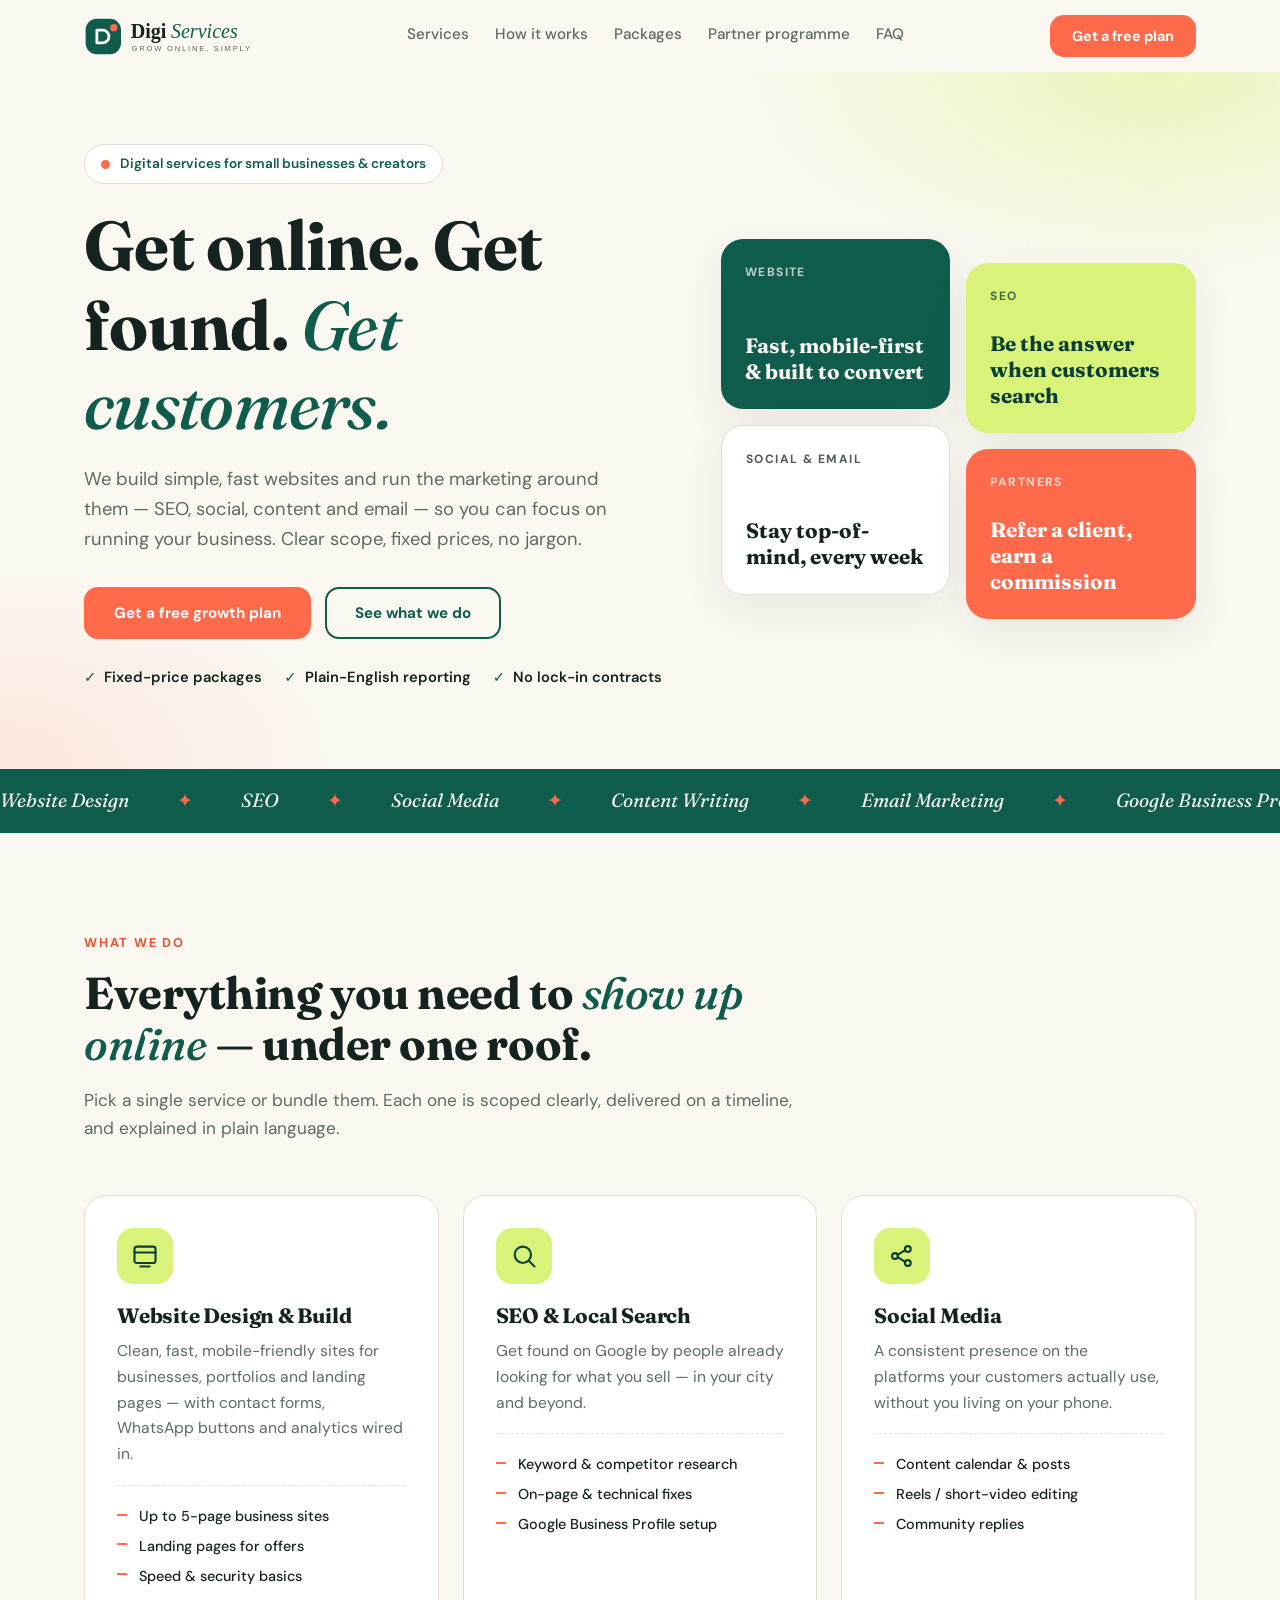
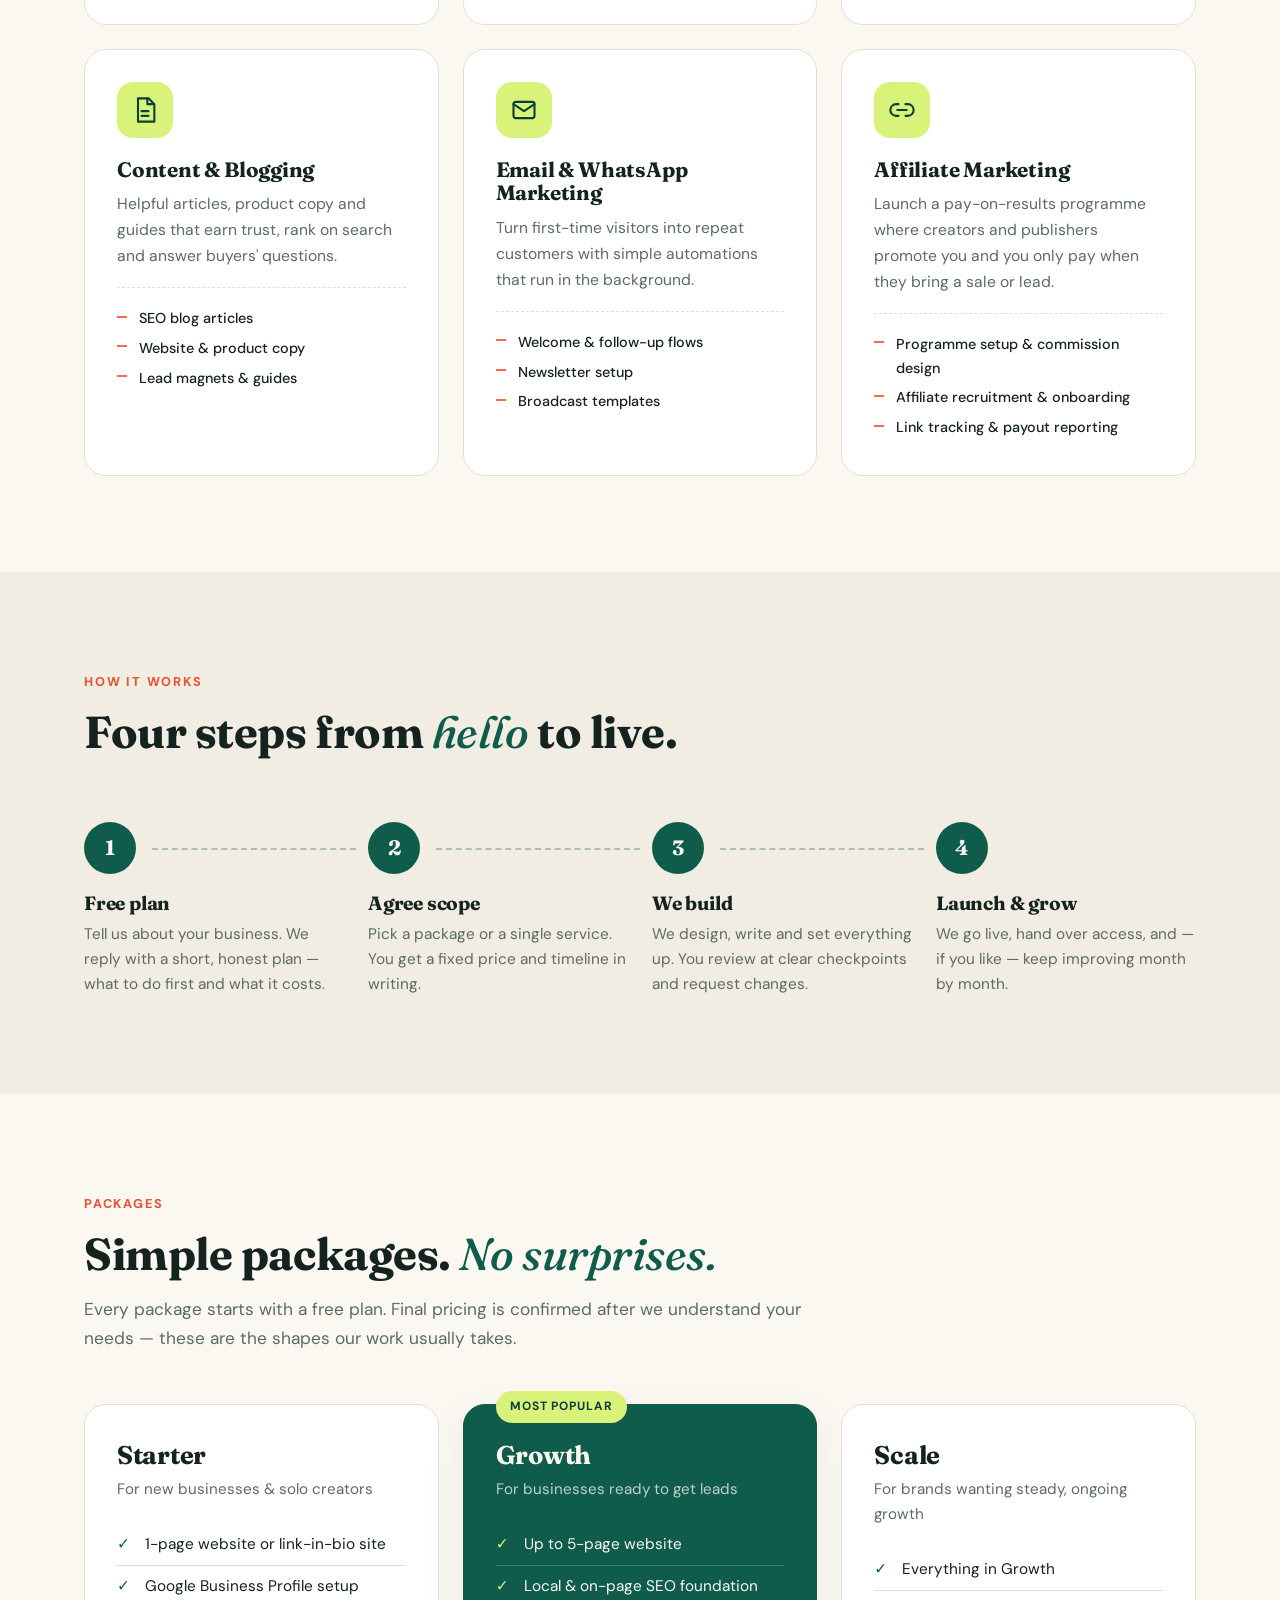
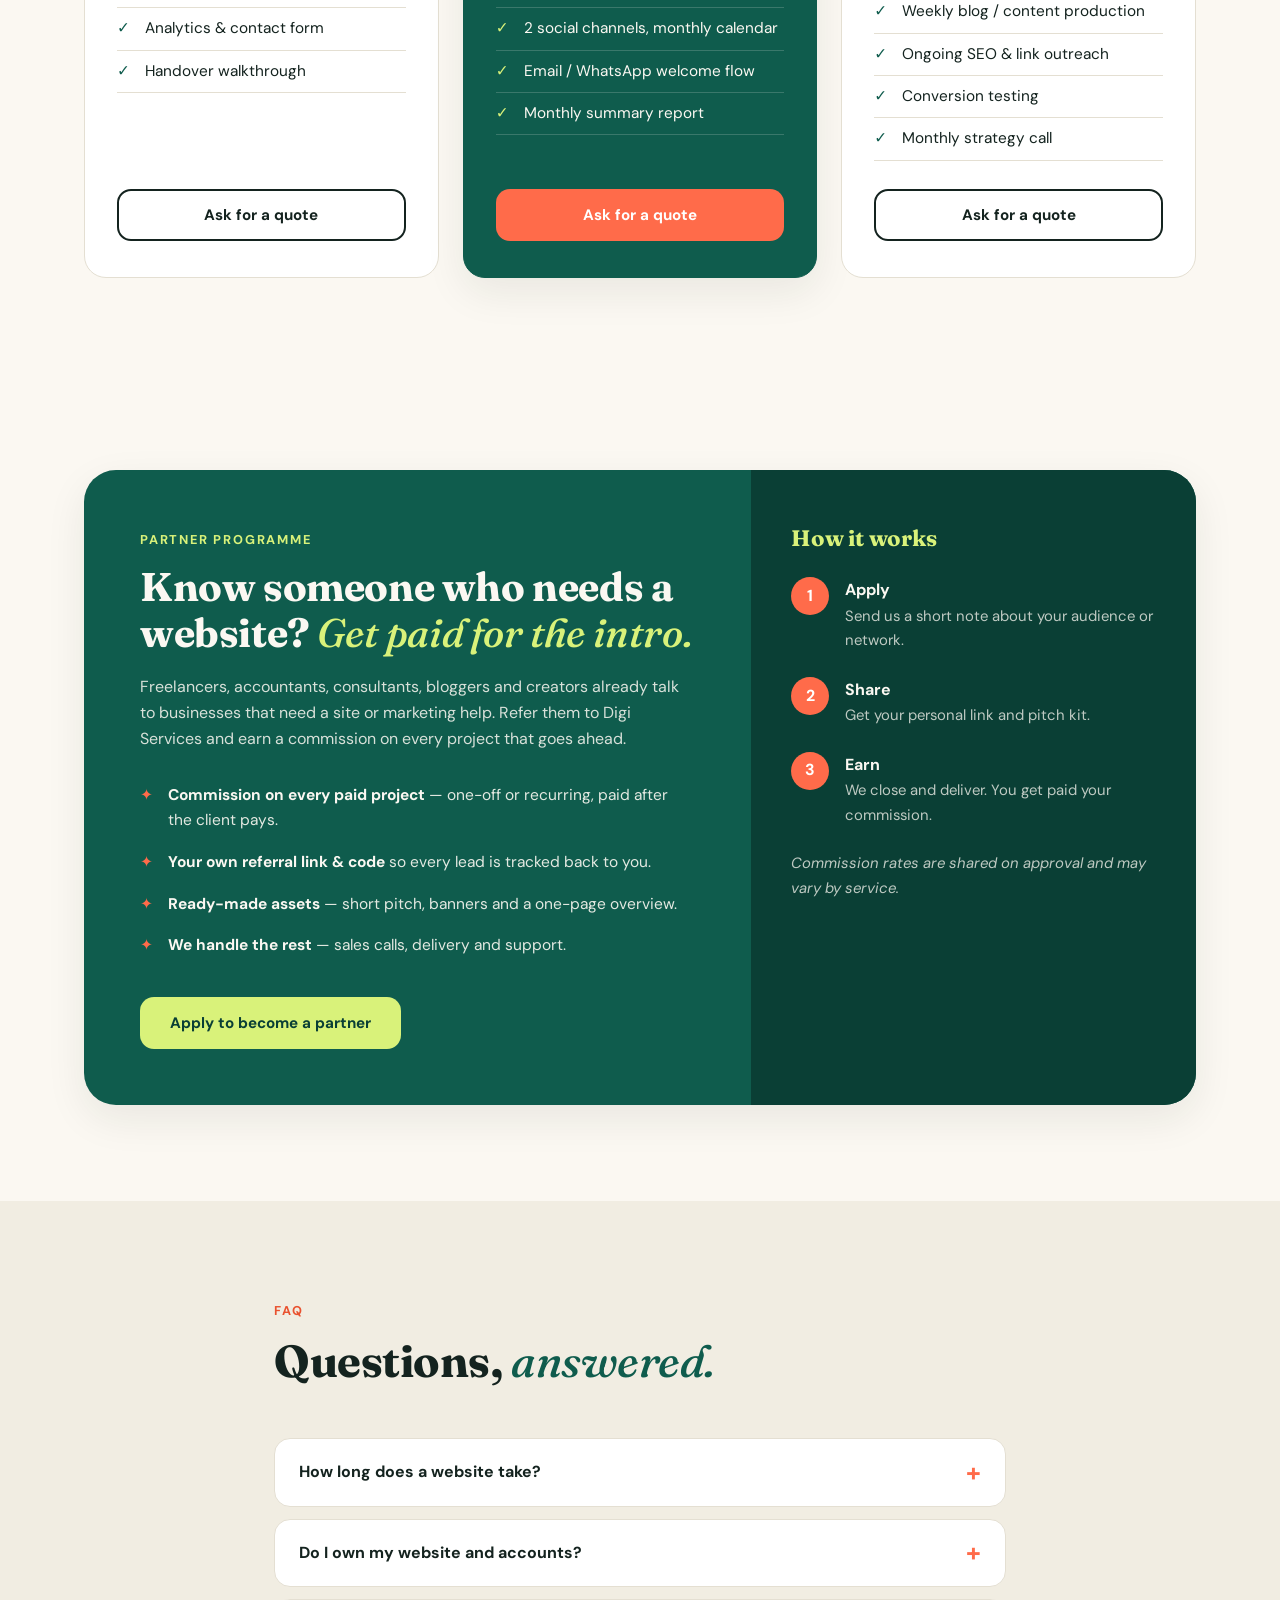
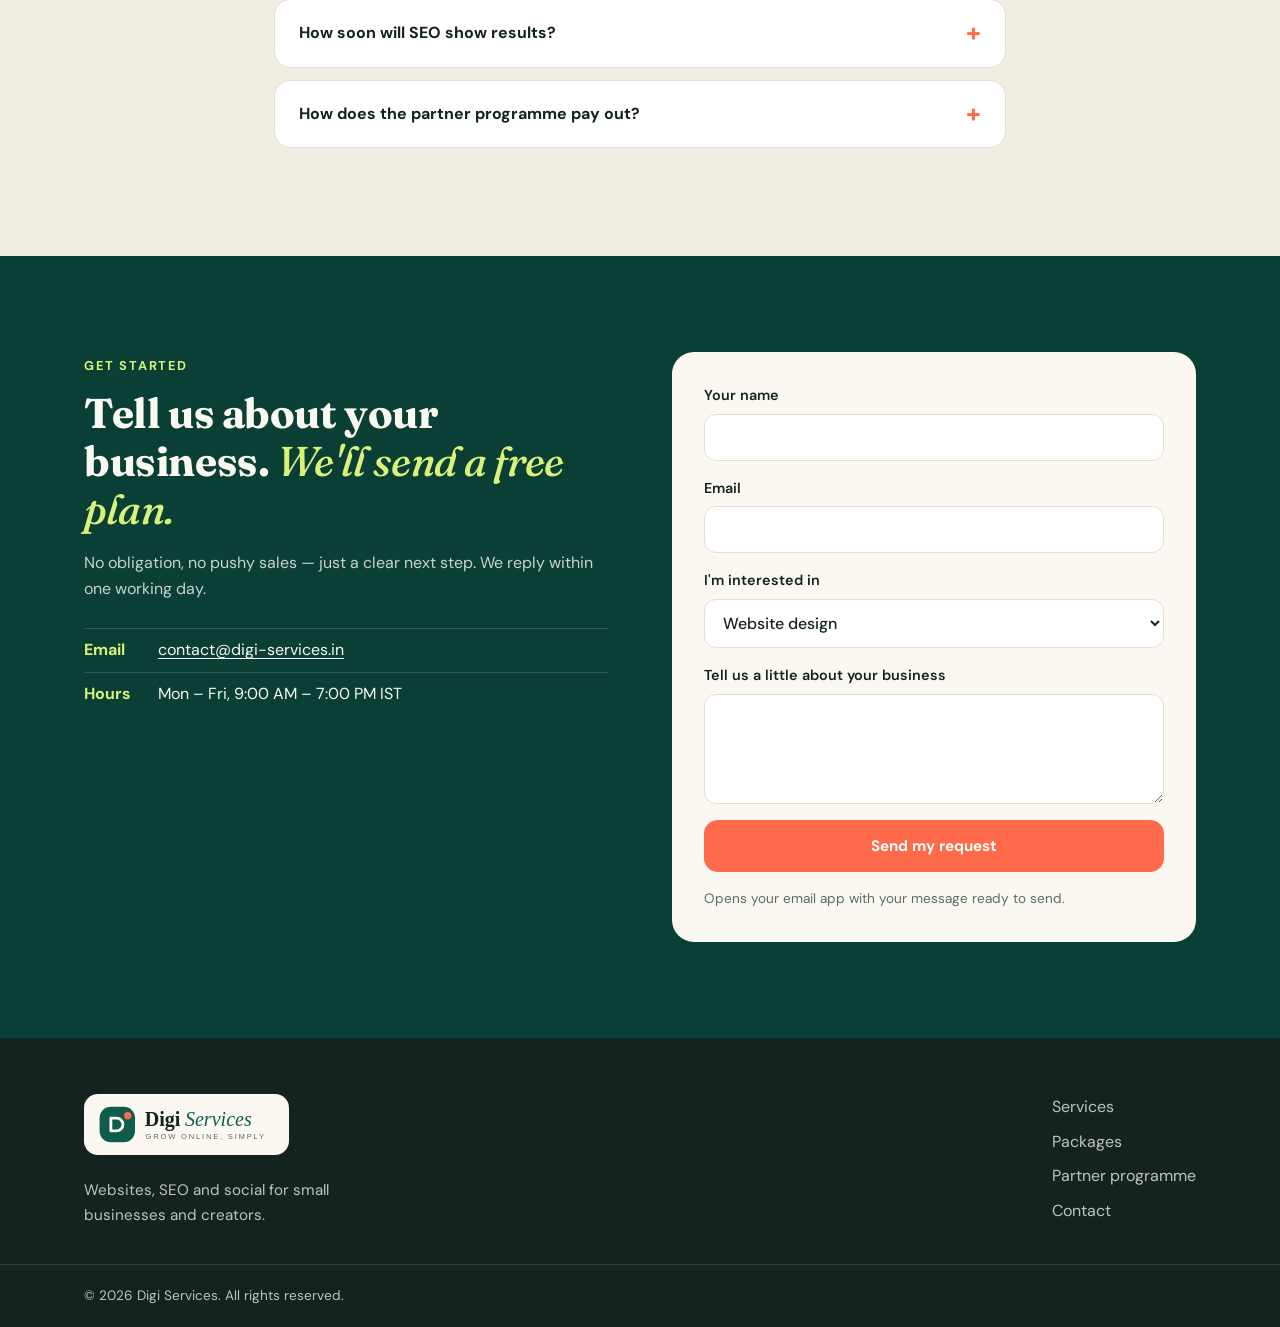
==== commit 5eafa73f: "Replace tools section with Affiliate Marketing service Co-Authored-By: Claude Sonnet 5.5 <noreply@an" ====
--- a/index.html
+++ b/index.html
@@ -5,7 +5,7 @@
 <meta name="viewport" content="width=device-width, initial-scale=1.0">
 <meta name="theme-color" content="#0f5c4d">
 <title>Digi Services — Websites, SEO &amp; Social for Small Businesses</title>
-<meta name="description" content="Digi Services helps small businesses and creators get online and grow: website design, SEO, social media, content and email — plus recommended tools and a partner programme that pays you to refer.">
+<meta name="description" content="Digi Services helps small businesses and creators get online and grow: website design, SEO, social media, content and email, affiliate marketing — plus a partner programme that pays you to refer.">
 <link rel="canonical" href="https://digi-services.in/">
 <link rel="icon" href="data:image/svg+xml,%3Csvg xmlns='http://www.w3.org/2000/svg' viewBox='0 0 100 100'%3E%3Crect width='100' height='100' rx='30' fill='%230f5c4d'/%3E%3Ccircle cx='72' cy='30' r='10' fill='%23ff6b4a'/%3E%3Cpath d='M32 70V30h16a20 20 0 0 1 0 40z' fill='none' stroke='%23fbf8f2' stroke-width='9' stroke-linejoin='round'/%3E%3C/svg%3E">
 <link rel="preconnect" href="https://fonts.googleapis.com">
@@ -22,7 +22,6 @@
       <a href="#services">Services</a>
       <a href="#how">How it works</a>
       <a href="#pricing">Packages</a>
-      <a href="#tools">Tools we use</a>
       <a href="#partners">Partner programme</a>
       <a href="#faq">FAQ</a>
     </nav>
@@ -77,8 +76,8 @@
   <!-- MARQUEE -->
   <div class="marquee" aria-hidden="true">
     <div class="marquee__track">
-      <span>Website Design</span><span>SEO</span><span>Social Media</span><span>Content Writing</span><span>Email Marketing</span><span>Google Business Profile</span><span>Analytics Setup</span>
-      <span>Website Design</span><span>SEO</span><span>Social Media</span><span>Content Writing</span><span>Email Marketing</span><span>Google Business Profile</span><span>Analytics Setup</span>
+      <span>Website Design</span><span>SEO</span><span>Social Media</span><span>Content Writing</span><span>Email Marketing</span><span>Google Business Profile</span><span>Affiliate Marketing</span>
+      <span>Website Design</span><span>SEO</span><span>Social Media</span><span>Content Writing</span><span>Email Marketing</span><span>Google Business Profile</span><span>Affiliate Marketing</span>
     </div>
   </div>
 
@@ -128,10 +127,10 @@
         </article>
 
         <article class="card reveal">
-          <div class="card__icon"><svg viewBox="0 0 24 24" fill="none" stroke="currentColor" stroke-width="1.8" stroke-linecap="round" stroke-linejoin="round"><path d="M3 3v18h18"/><path d="M7 15l4-4 3 3 5-6"/></svg></div>
-          <h3>Analytics &amp; Tracking</h3>
-          <p>Know what's working. We set up tracking and give you one simple dashboard instead of ten confusing ones.</p>
-          <ul class="card__list"><li>GA4 &amp; Search Console</li><li>Conversion tracking</li><li>Monthly summary report</li></ul>
+          <div class="card__icon"><svg viewBox="0 0 24 24" fill="none" stroke="currentColor" stroke-width="1.8" stroke-linecap="round" stroke-linejoin="round"><path d="M9 17H7a5 5 0 0 1 0-10h2"/><path d="M15 7h2a5 5 0 0 1 0 10h-2"/><line x1="8" y1="12" x2="16" y2="12"/></svg></div>
+          <h3>Affiliate Marketing</h3>
+          <p>Launch a pay-on-results programme where creators and publishers promote you and you only pay when they bring a sale or lead.</p>
+          <ul class="card__list"><li>Programme setup &amp; commission design</li><li>Affiliate recruitment &amp; onboarding</li><li>Link tracking &amp; payout reporting</li></ul>
         </article>
       </div>
     </div>
@@ -205,58 +204,6 @@
     </div>
   </section>
 
-  <!-- TOOLS (AFFILIATE) -->
-  <section class="section section--tint" id="tools">
-    <div class="container">
-      <div class="section__head reveal">
-        <span class="kicker">Tools we use &amp; recommend</span>
-        <h2>The stack behind our work — <em>and maybe yours.</em></h2>
-        <p class="section__lead">These are tools we genuinely use to build and market sites. If you'd rather do it yourself, they're a great place to start.</p>
-        <p class="disclosure"><strong>Affiliate disclosure:</strong> some links below are affiliate links. If you sign up through them we may earn a commission at no extra cost to you. It never affects what we recommend.</p>
-      </div>
-
-      <div class="tools">
-        <!-- Replace each href with your own affiliate link. -->
-        <a class="tool reveal" href="https://www.hostinger.com/" target="_blank" rel="sponsored noopener noreferrer" data-tool="hostinger">
-          <span class="tool__cat">Hosting &amp; domains</span>
-          <h3>Hostinger</h3>
-          <p>Affordable web hosting and domain names to get your site live fast.</p>
-          <span class="tool__go">Check it out &rarr;</span>
-        </a>
-        <a class="tool reveal" href="https://www.canva.com/" target="_blank" rel="sponsored noopener noreferrer" data-tool="canva">
-          <span class="tool__cat">Design</span>
-          <h3>Canva</h3>
-          <p>Social posts, thumbnails, brand kits and presentations without a designer.</p>
-          <span class="tool__go">Check it out &rarr;</span>
-        </a>
-        <a class="tool reveal" href="https://www.brevo.com/" target="_blank" rel="sponsored noopener noreferrer" data-tool="brevo">
-          <span class="tool__cat">Email &amp; WhatsApp</span>
-          <h3>Brevo</h3>
-          <p>Email newsletters, automations and WhatsApp campaigns in one place.</p>
-          <span class="tool__go">Check it out &rarr;</span>
-        </a>
-        <a class="tool reveal" href="https://www.semrush.com/" target="_blank" rel="sponsored noopener noreferrer" data-tool="semrush">
-          <span class="tool__cat">SEO</span>
-          <h3>Semrush</h3>
-          <p>Keyword research, competitor analysis and site audits.</p>
-          <span class="tool__go">Check it out &rarr;</span>
-        </a>
-        <a class="tool reveal" href="https://wordpress.com/" target="_blank" rel="sponsored noopener noreferrer" data-tool="wordpress">
-          <span class="tool__cat">Website builder</span>
-          <h3>WordPress.com</h3>
-          <p>A flexible website platform for blogs, businesses and online stores.</p>
-          <span class="tool__go">Check it out &rarr;</span>
-        </a>
-        <a class="tool reveal" href="https://www.grammarly.com/" target="_blank" rel="sponsored noopener noreferrer" data-tool="grammarly">
-          <span class="tool__cat">Writing</span>
-          <h3>Grammarly</h3>
-          <p>Polish emails, captions and blog posts so they read clean and clear.</p>
-          <span class="tool__go">Check it out &rarr;</span>
-        </a>
-      </div>
-    </div>
-  </section>
-
   <!-- PARTNER PROGRAMME (AFFILIATE) -->
   <section class="section" id="partners">
     <div class="container">
@@ -305,10 +252,6 @@
         <details>
           <summary>How soon will SEO show results?</summary>
           <p>SEO is a steady build rather than an overnight switch. Local improvements can appear within a few weeks; competitive searches typically take a few months. We'll never promise a guaranteed ranking.</p>
-        </details>
-        <details>
-          <summary>Are the tool recommendations paid placements?</summary>
-          <p>We use these tools ourselves. Some links are affiliate links, which means we may earn a commission if you sign up, at no extra cost to you. We only recommend tools we'd use on our own projects.</p>
         </details>
         <details>
           <summary>How does the partner programme pay out?</summary>
@@ -369,7 +312,6 @@
     <nav class="footer__links" aria-label="Footer">
       <a href="#services">Services</a>
       <a href="#pricing">Packages</a>
-      <a href="#tools">Tools we use</a>
       <a href="#partners">Partner programme</a>
       <a href="#contact">Contact</a>
     </nav>
@@ -377,7 +319,6 @@
   <div class="footer__bottom">
     <div class="container">
       <p>&copy; <span id="year">2026</span> Digi Services. All rights reserved.</p>
-      <p>Affiliate disclosure: some links on this site are affiliate links and may earn us a commission at no extra cost to you.</p>
     </div>
   </div>
 </footer>
--- a/style.css
+++ b/style.css
@@ -118,8 +118,6 @@
 .section__lead { margin-top: 16px; color: var(--muted); font-size: 1.08rem; }
 .kicker { display: inline-block; font-size: .8rem; font-weight: 700; letter-spacing: .14em; text-transform: uppercase; color: var(--coral-dark); margin-bottom: 14px; }
 .kicker--light { color: var(--lime); }
-.disclosure { margin-top: 18px; padding: 14px 18px; background: var(--white); border-left: 4px solid var(--coral); border-radius: 8px; font-size: .92rem; color: var(--muted); }
-.disclosure strong { color: var(--ink); }
 
 /* ========== Service cards ========== */
 .cards { display: grid; grid-template-columns: repeat(3, 1fr); gap: 24px; }
@@ -154,15 +152,6 @@
 .plan--featured li { border-color: rgba(251,248,242,.18); }
 .plan--featured li::before { color: var(--lime); }
 .plan__badge { position: absolute; top: -14px; left: 32px; background: var(--lime); color: var(--green-dark); font-size: .75rem; font-weight: 700; letter-spacing: .08em; text-transform: uppercase; padding: 6px 14px; border-radius: 999px; }
-
-/* ========== Tools (affiliate) ========== */
-.tools { display: grid; grid-template-columns: repeat(3, 1fr); gap: 22px; }
-.tool { display: flex; flex-direction: column; background: var(--white); border: 1px solid var(--border); border-radius: var(--radius); padding: 28px; transition: transform .25s, box-shadow .25s, border-color .25s; }
-.tool:hover { transform: translateY(-5px); box-shadow: var(--shadow); border-color: var(--green); }
-.tool__cat { align-self: flex-start; background: var(--tint); color: var(--green); font-size: .75rem; font-weight: 700; letter-spacing: .08em; text-transform: uppercase; padding: 5px 12px; border-radius: 999px; margin-bottom: 16px; }
-.tool h3 { font-size: 1.35rem; margin-bottom: 8px; }
-.tool p { color: var(--muted); font-size: .96rem; flex: 1; }
-.tool__go { margin-top: 18px; font-weight: 700; color: var(--coral-dark); }
 
 /* ========== Partner programme ========== */
 .partner { display: grid; grid-template-columns: 1.2fr .8fr; gap: 0; background: var(--green); color: var(--cream); border-radius: 32px; overflow: hidden; box-shadow: var(--shadow); }
@@ -224,7 +213,7 @@
 /* ========== Responsive ========== */
 @media (max-width: 980px) {
   .hero__inner, .contact, .partner { grid-template-columns: 1fr; }
-  .cards, .tools, .plans { grid-template-columns: repeat(2, 1fr); }
+  .cards, .plans { grid-template-columns: repeat(2, 1fr); }
   .steps { grid-template-columns: repeat(2, 1fr); }
   .step::after { display: none; }
   .plan--featured { transform: none; }
@@ -240,7 +229,7 @@
 }
 @media (max-width: 640px) {
   .section { padding: 64px 0; }
-  .cards, .tools, .plans, .steps { grid-template-columns: 1fr; }
+  .cards, .plans, .steps { grid-template-columns: 1fr; }
   .bento__card { min-height: 140px; padding: 18px; }
   .bento__card strong { font-size: 1.1rem; }
 }
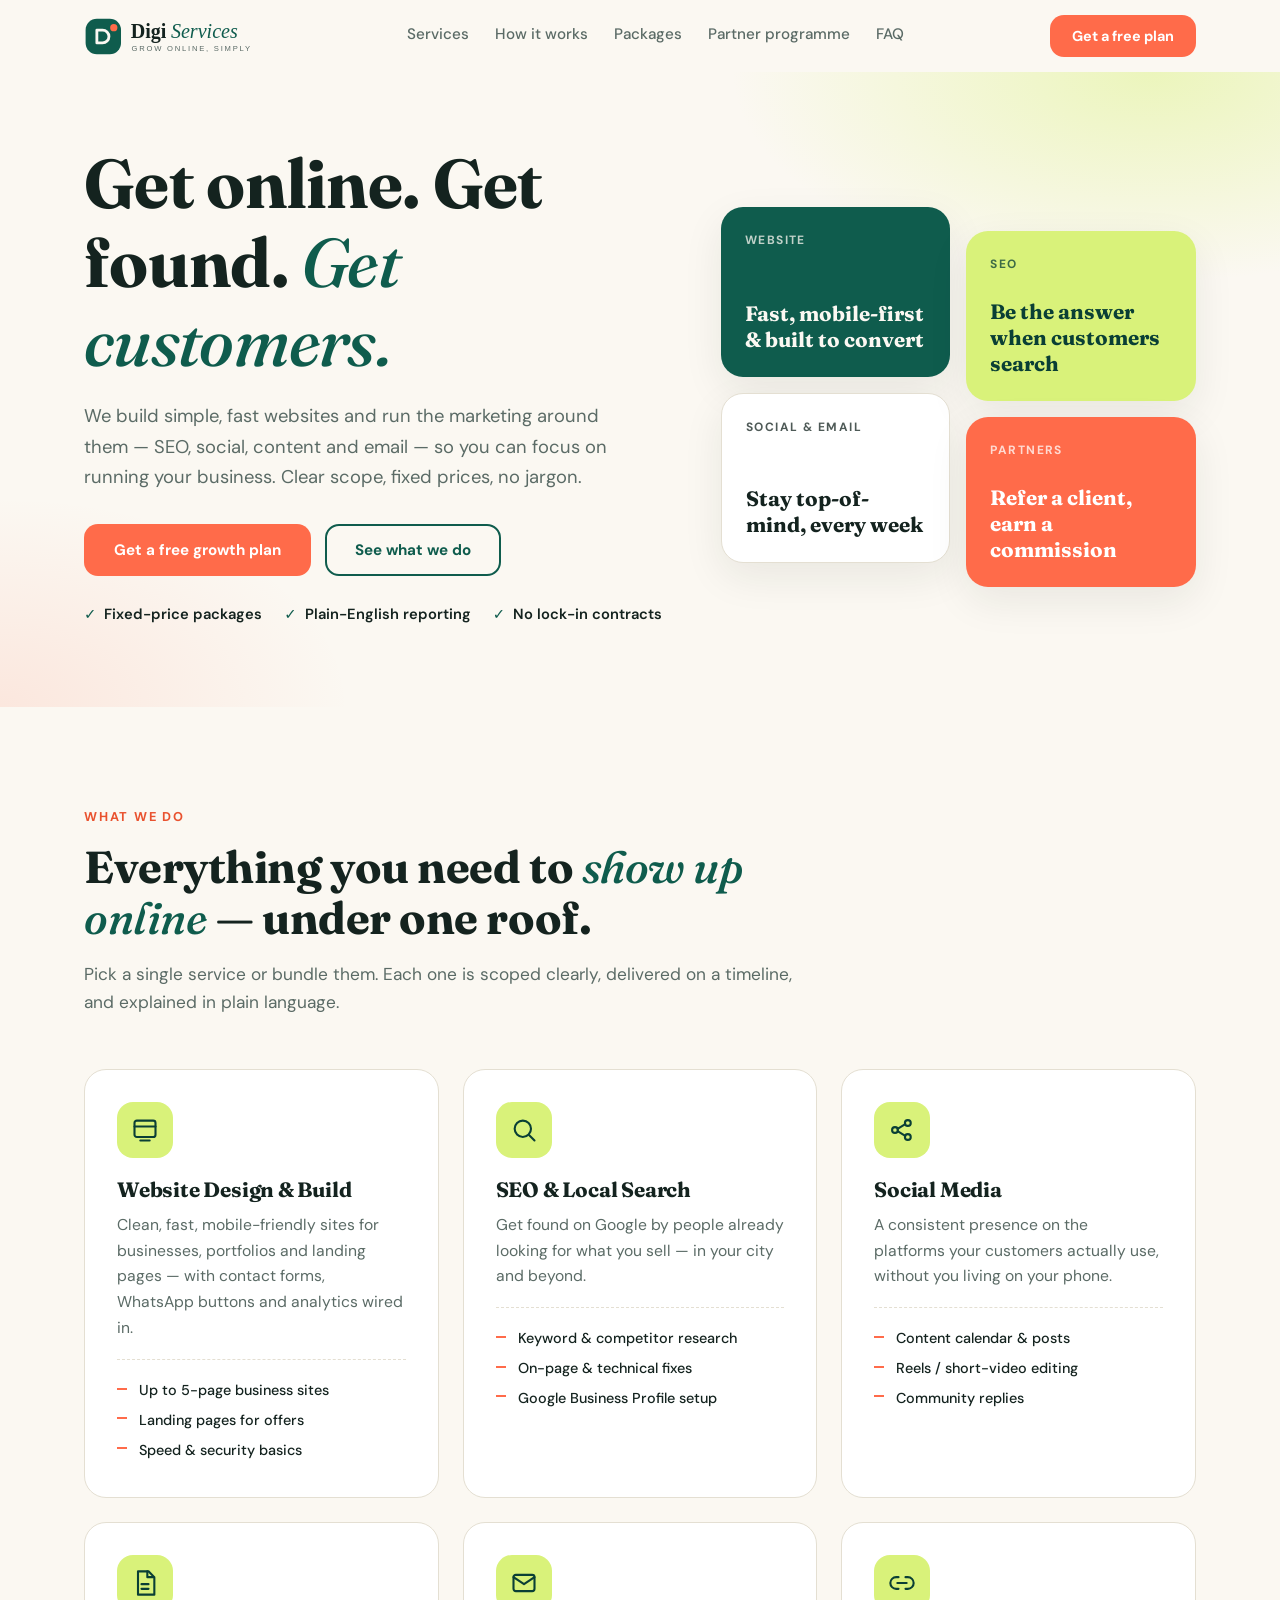
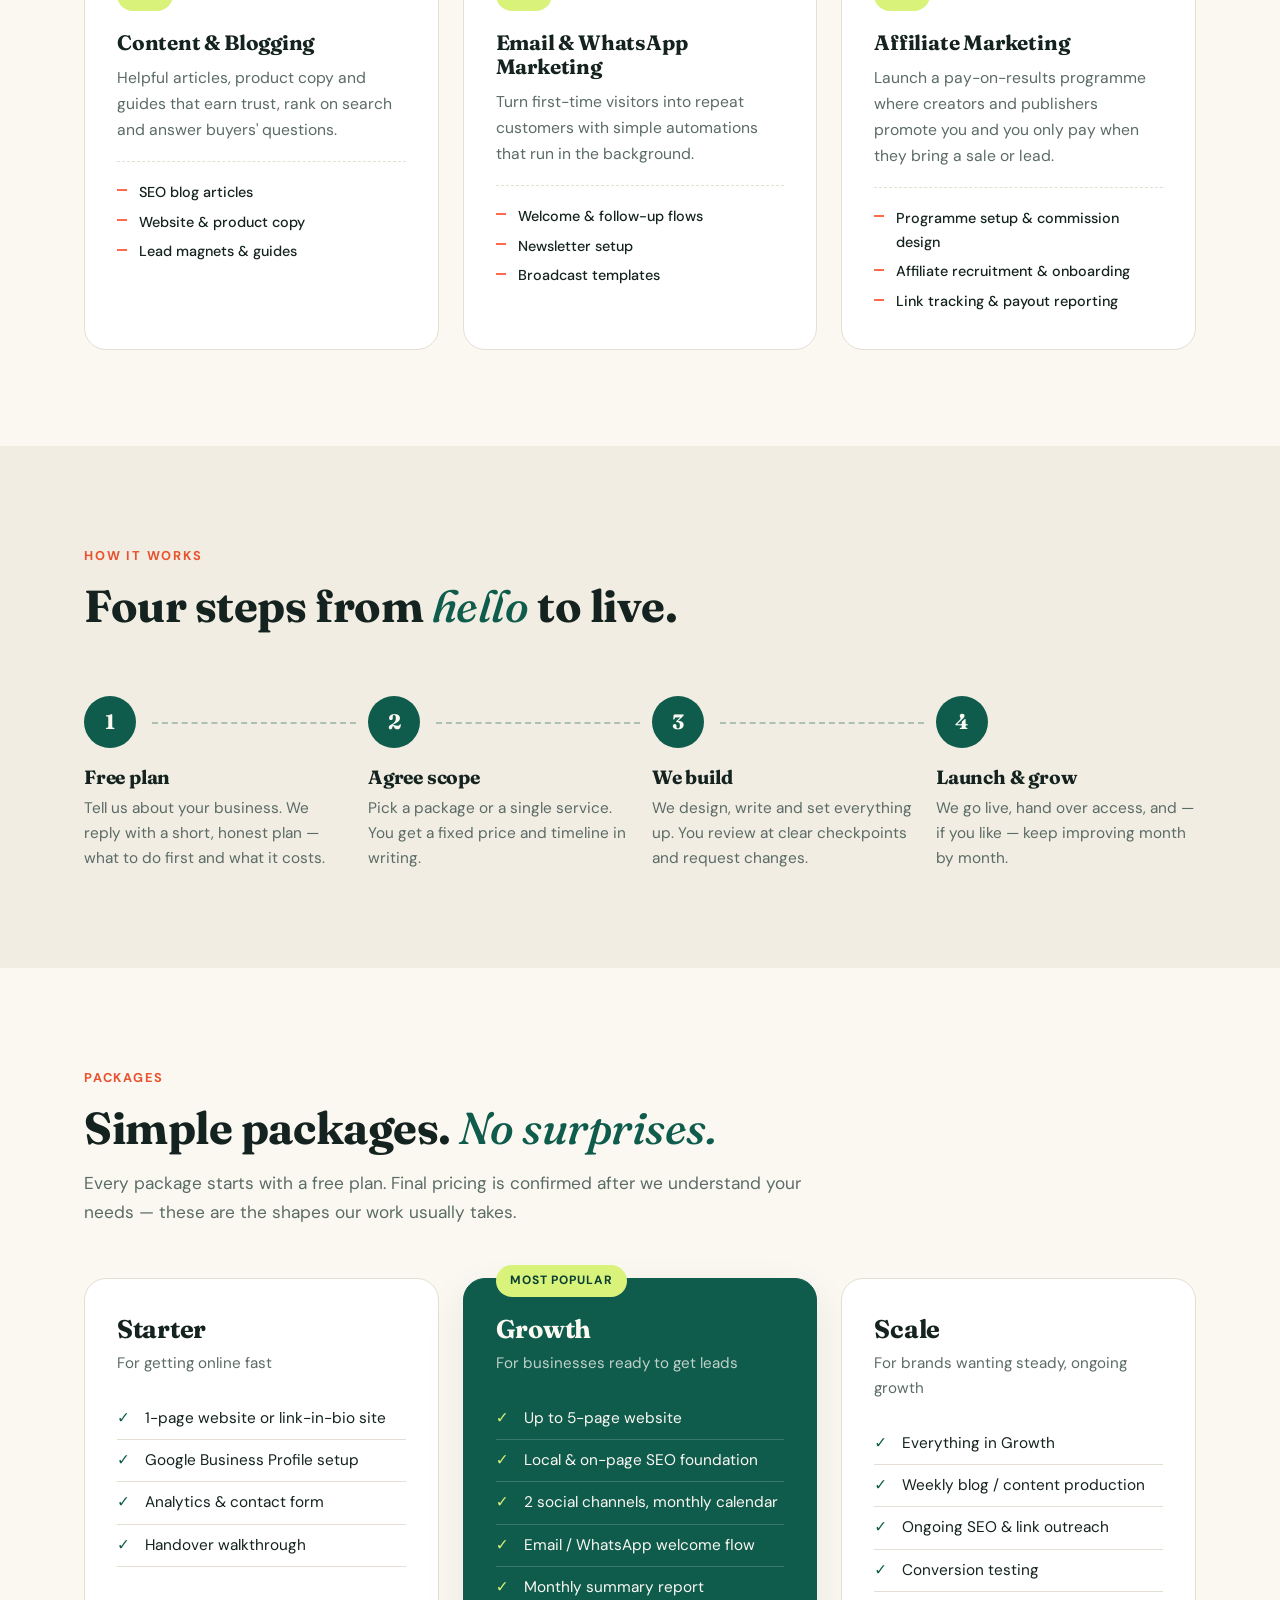
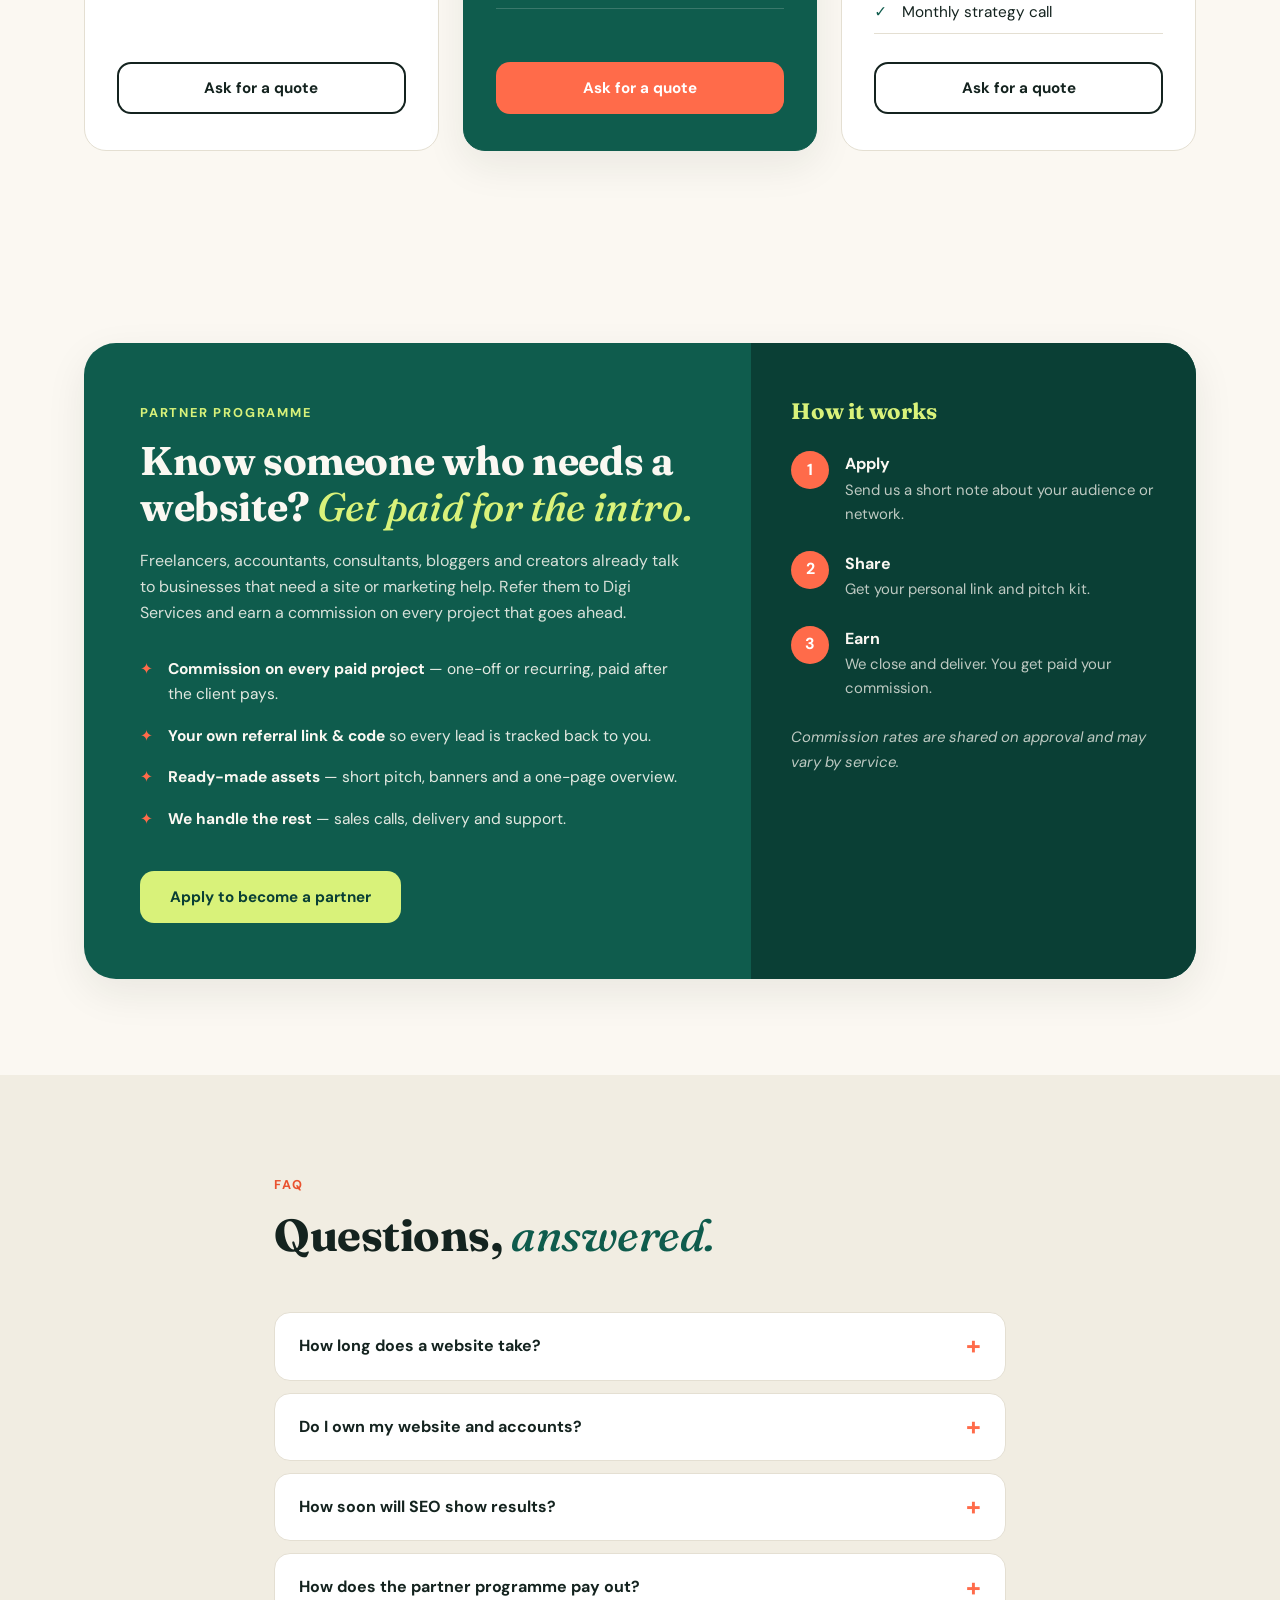
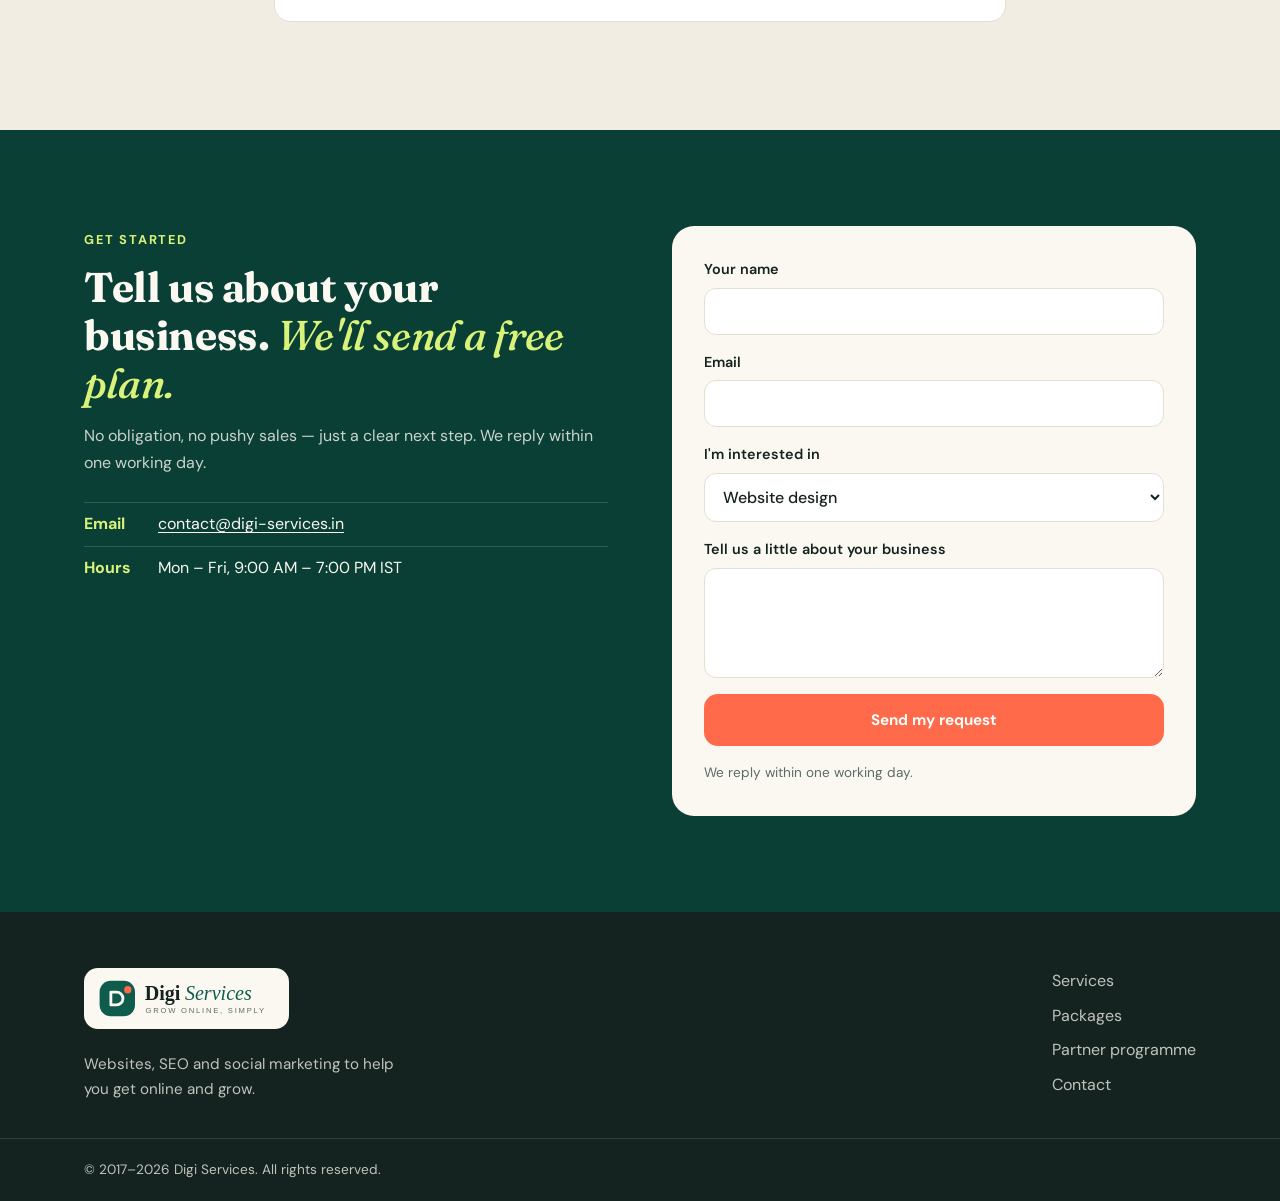
==== commit 26c67a02: "Send contact form via FormSubmit, add favicons, remove strip and audience wording - Contact form now" ====
--- a/index.html
+++ b/index.html
@@ -4,10 +4,12 @@
 <meta charset="UTF-8">
 <meta name="viewport" content="width=device-width, initial-scale=1.0">
 <meta name="theme-color" content="#0f5c4d">
-<title>Digi Services — Websites, SEO &amp; Social for Small Businesses</title>
-<meta name="description" content="Digi Services helps small businesses and creators get online and grow: website design, SEO, social media, content and email, affiliate marketing — plus a partner programme that pays you to refer.">
+<title>Digi Services — Websites, SEO &amp; Social Marketing</title>
+<meta name="description" content="Digi Services helps businesses get online and grow: website design, SEO, social media, content and email, affiliate marketing — plus a partner programme that pays you to refer.">
 <link rel="canonical" href="https://digi-services.in/">
-<link rel="icon" href="data:image/svg+xml,%3Csvg xmlns='http://www.w3.org/2000/svg' viewBox='0 0 100 100'%3E%3Crect width='100' height='100' rx='30' fill='%230f5c4d'/%3E%3Ccircle cx='72' cy='30' r='10' fill='%23ff6b4a'/%3E%3Cpath d='M32 70V30h16a20 20 0 0 1 0 40z' fill='none' stroke='%23fbf8f2' stroke-width='9' stroke-linejoin='round'/%3E%3C/svg%3E">
+<link rel="icon" href="favicon.ico" sizes="any">
+<link rel="icon" href="favicon.svg" type="image/svg+xml">
+<link rel="apple-touch-icon" href="apple-touch-icon.png">
 <link rel="preconnect" href="https://fonts.googleapis.com">
 <link rel="preconnect" href="https://fonts.gstatic.com" crossorigin>
 <link href="https://fonts.googleapis.com/css2?family=DM+Sans:wght@400;500;600;700&family=Fraunces:ital,opsz,wght@0,9..144,600;0,9..144,700;1,9..144,500&display=swap" rel="stylesheet">
@@ -38,7 +40,6 @@
   <section class="hero" id="home">
     <div class="container hero__inner">
       <div class="hero__copy">
-        <span class="pill"><i></i> Digital services for small businesses &amp; creators</span>
         <h1>Get online. Get found. <em>Get customers.</em></h1>
         <p class="hero__lead">We build simple, fast websites and run the marketing around them — SEO, social, content and email — so you can focus on running your business. Clear scope, fixed prices, no jargon.</p>
         <div class="hero__cta">
@@ -72,14 +73,6 @@
       </div>
     </div>
   </section>
-
-  <!-- MARQUEE -->
-  <div class="marquee" aria-hidden="true">
-    <div class="marquee__track">
-      <span>Website Design</span><span>SEO</span><span>Social Media</span><span>Content Writing</span><span>Email Marketing</span><span>Google Business Profile</span><span>Affiliate Marketing</span>
-      <span>Website Design</span><span>SEO</span><span>Social Media</span><span>Content Writing</span><span>Email Marketing</span><span>Google Business Profile</span><span>Affiliate Marketing</span>
-    </div>
-  </div>
 
   <!-- SERVICES -->
   <section class="section" id="services">
@@ -164,7 +157,7 @@
       <div class="plans">
         <article class="plan reveal">
           <h3>Starter</h3>
-          <p class="plan__for">For new businesses &amp; solo creators</p>
+          <p class="plan__for">For getting online fast</p>
           <ul>
             <li>1-page website or link-in-bio site</li>
             <li>Google Business Profile setup</li>
@@ -295,8 +288,9 @@
         <label>Tell us a little about your business
           <textarea name="message" rows="4"></textarea>
         </label>
+        <input type="text" name="_honey" class="hp" tabindex="-1" autocomplete="off" aria-hidden="true">
         <button type="submit" class="btn btn--coral">Send my request</button>
-        <p class="form__note" id="formNote" role="status" aria-live="polite">Opens your email app with your message ready to send.</p>
+        <p class="form__note" id="formNote" role="status" aria-live="polite">We reply within one working day.</p>
       </form>
     </div>
   </section>
@@ -307,7 +301,7 @@
   <div class="container footer__inner">
     <div class="footer__brand">
       <a href="#home" class="logo" aria-label="Digi Services home"><img src="logo.svg" alt="Digi Services" width="176" height="45"></a>
-      <p>Websites, SEO and social for small businesses and creators.</p>
+      <p>Websites, SEO and social marketing to help you get online and grow.</p>
     </div>
     <nav class="footer__links" aria-label="Footer">
       <a href="#services">Services</a>
@@ -318,7 +312,7 @@
   </div>
   <div class="footer__bottom">
     <div class="container">
-      <p>&copy; <span id="year">2026</span> Digi Services. All rights reserved.</p>
+      <p>&copy; 2017&ndash;<span id="year">2026</span> Digi Services. All rights reserved.</p>
     </div>
   </div>
 </footer>
--- a/style.css
+++ b/style.css
@@ -41,6 +41,7 @@
 
 /* ========== Buttons ========== */
 .btn {
+  white-space: nowrap;
   display: inline-flex; align-items: center; justify-content: center;
   padding: 14px 28px; border-radius: 14px;
   font: 700 0.95rem 'DM Sans', sans-serif;
@@ -70,7 +71,7 @@
 .header__inner { display: flex; align-items: center; justify-content: space-between; gap: 20px; height: 72px; }
 .logo img { height: 45px; width: auto; }
 .nav { display: flex; gap: 26px; }
-.nav a { font-weight: 500; font-size: .95rem; color: var(--muted); padding: 6px 0; border-bottom: 2px solid transparent; transition: color .2s, border-color .2s; }
+.nav a { white-space: nowrap; font-weight: 500; font-size: .95rem; color: var(--muted); padding: 6px 0; border-bottom: 2px solid transparent; transition: color .2s, border-color .2s; }
 .nav a:hover, .nav a.active { color: var(--green); border-color: var(--coral); }
 .header__cta { padding: 10px 20px; font-size: .9rem; }
 .nav-toggle { display: none; background: none; border: 0; width: 44px; height: 44px; cursor: pointer; flex-direction: column; justify-content: center; align-items: center; gap: 5px; }
@@ -86,7 +87,7 @@
 .hero__inner { display: grid; grid-template-columns: 1.1fr .9fr; gap: 56px; align-items: center; }
 .pill { display: inline-flex; align-items: center; gap: 10px; background: var(--white); border: 1px solid var(--border); padding: 8px 16px; border-radius: 999px; font-size: .85rem; font-weight: 600; color: var(--green); }
 .pill i { width: 9px; height: 9px; border-radius: 50%; background: var(--coral); }
-.hero h1 { font-size: clamp(2.5rem, 5.4vw, 4.3rem); margin: 22px 0 20px; }
+.hero h1 { font-size: clamp(2.5rem, 5.4vw, 4.3rem); margin: 0 0 20px; }
 .hero__lead { font-size: 1.15rem; color: var(--muted); max-width: 540px; }
 .hero__cta { display: flex; flex-wrap: wrap; gap: 14px; margin: 32px 0 26px; }
 .hero__points { display: flex; flex-wrap: wrap; gap: 8px 22px; font-weight: 600; font-size: .92rem; }
@@ -100,12 +101,6 @@
 .bento__card--lime { background: var(--lime); color: var(--green-dark); transform: translateY(24px); }
 .bento__card--white { background: var(--white); border: 1px solid var(--border); }
 .bento__card--coral { background: var(--coral); color: #fff; transform: translateY(24px); }
-
-/* ========== Marquee ========== */
-.marquee { background: var(--green); color: var(--cream); overflow: hidden; padding: 16px 0; }
-.marquee__track { display: flex; gap: 48px; width: max-content; animation: scroll 32s linear infinite; font-family: 'Fraunces', serif; font-size: 1.2rem; font-style: italic; }
-.marquee__track span::after { content: "✦"; margin-left: 48px; color: var(--coral); font-style: normal; }
-@keyframes scroll { to { transform: translateX(-50%); } }
 
 /* ========== Sections ========== */
 .section { padding: 96px 0; }
@@ -220,7 +215,7 @@
   .bento__card--lime, .bento__card--coral { transform: none; }
   .partner__copy, .partner__how { padding: 40px 32px; }
 }
-@media (max-width: 860px) {
+@media (max-width: 980px) {
   .nav-toggle { display: flex; }
   .header__cta { display: none; }
   .nav { position: absolute; top: 72px; left: 0; right: 0; background: var(--cream); flex-direction: column; gap: 0; padding: 8px 24px 20px; box-shadow: 0 16px 24px rgba(20,35,31,.1); display: none; }
@@ -235,6 +230,9 @@
 }
 @media (prefers-reduced-motion: reduce) {
   html { scroll-behavior: auto; }
-  .marquee__track { animation: none; }
   .reveal { opacity: 1; transform: none; transition: none; }
 }
+
+/* ========== Form spam trap ========== */
+.hp { position: absolute; left: -9999px; width: 1px; height: 1px; opacity: 0; }
+.form .btn:disabled { opacity: .6; cursor: wait; transform: none; }
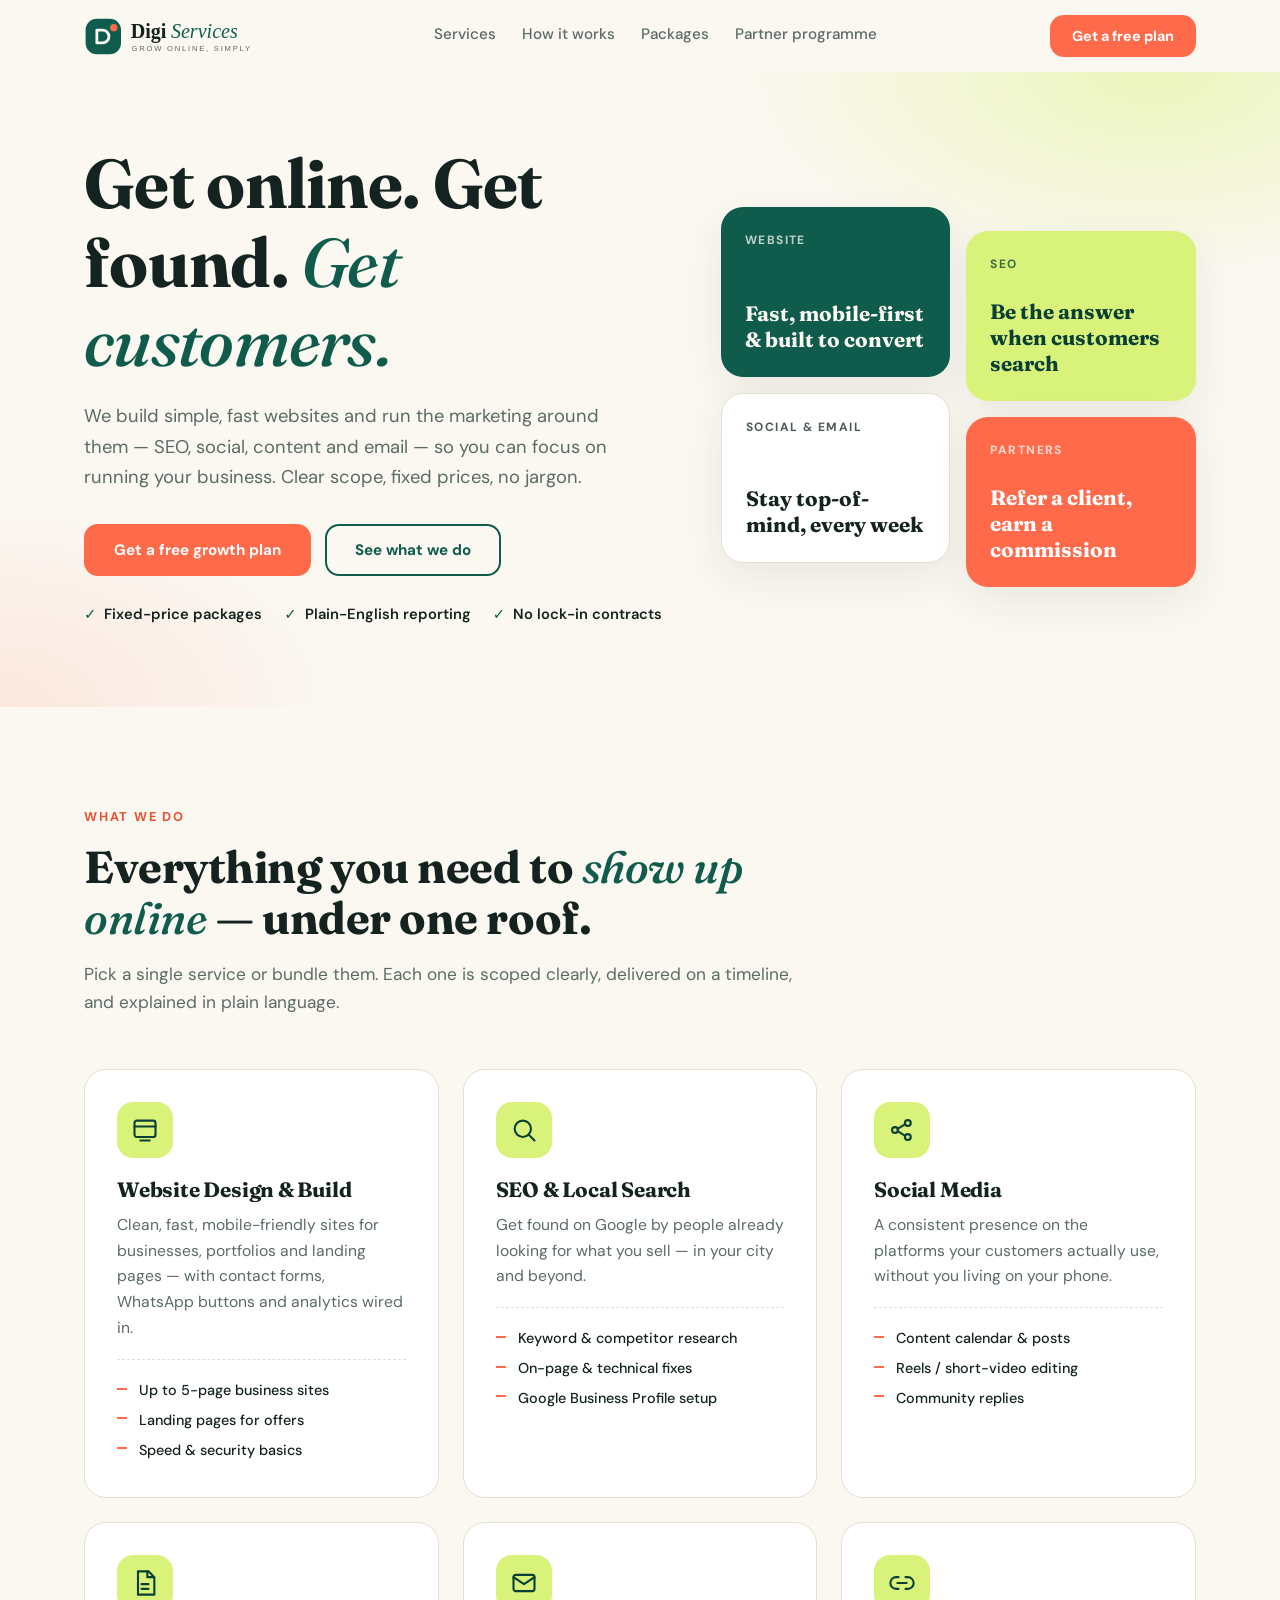
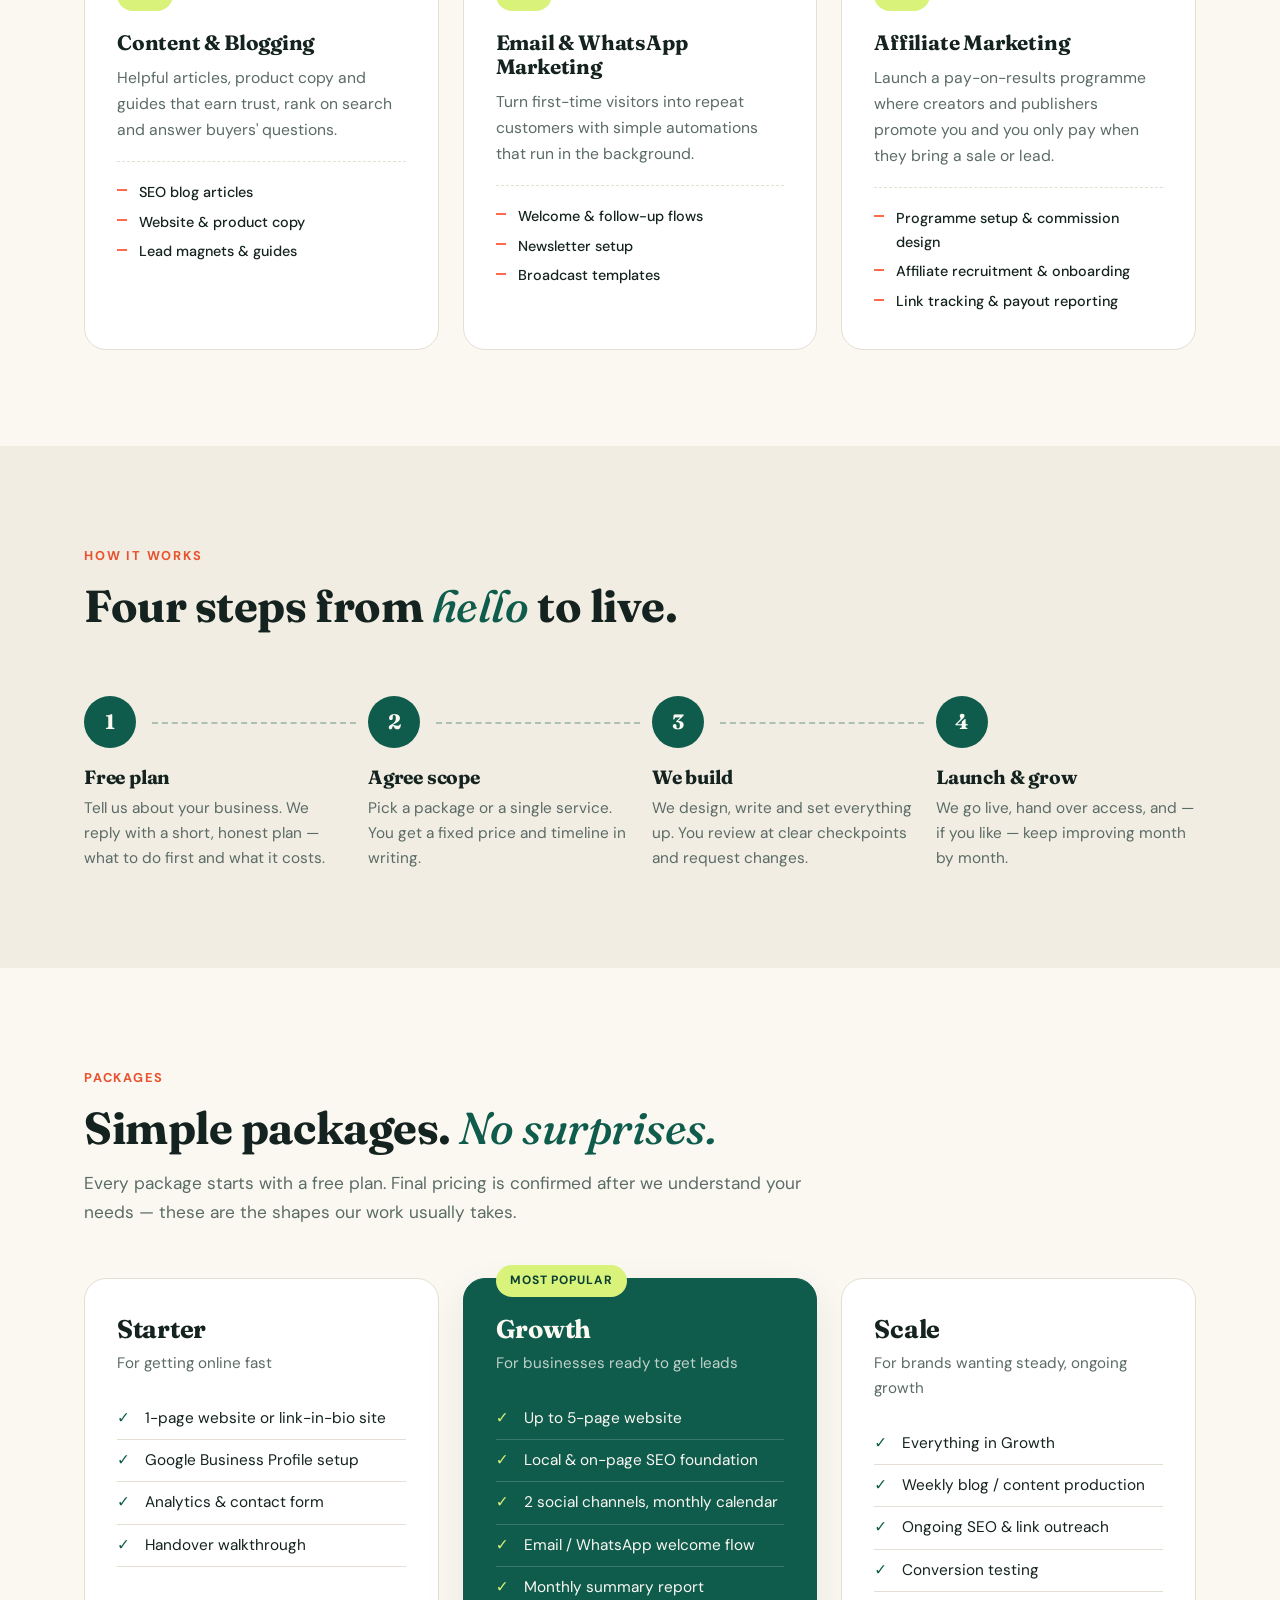
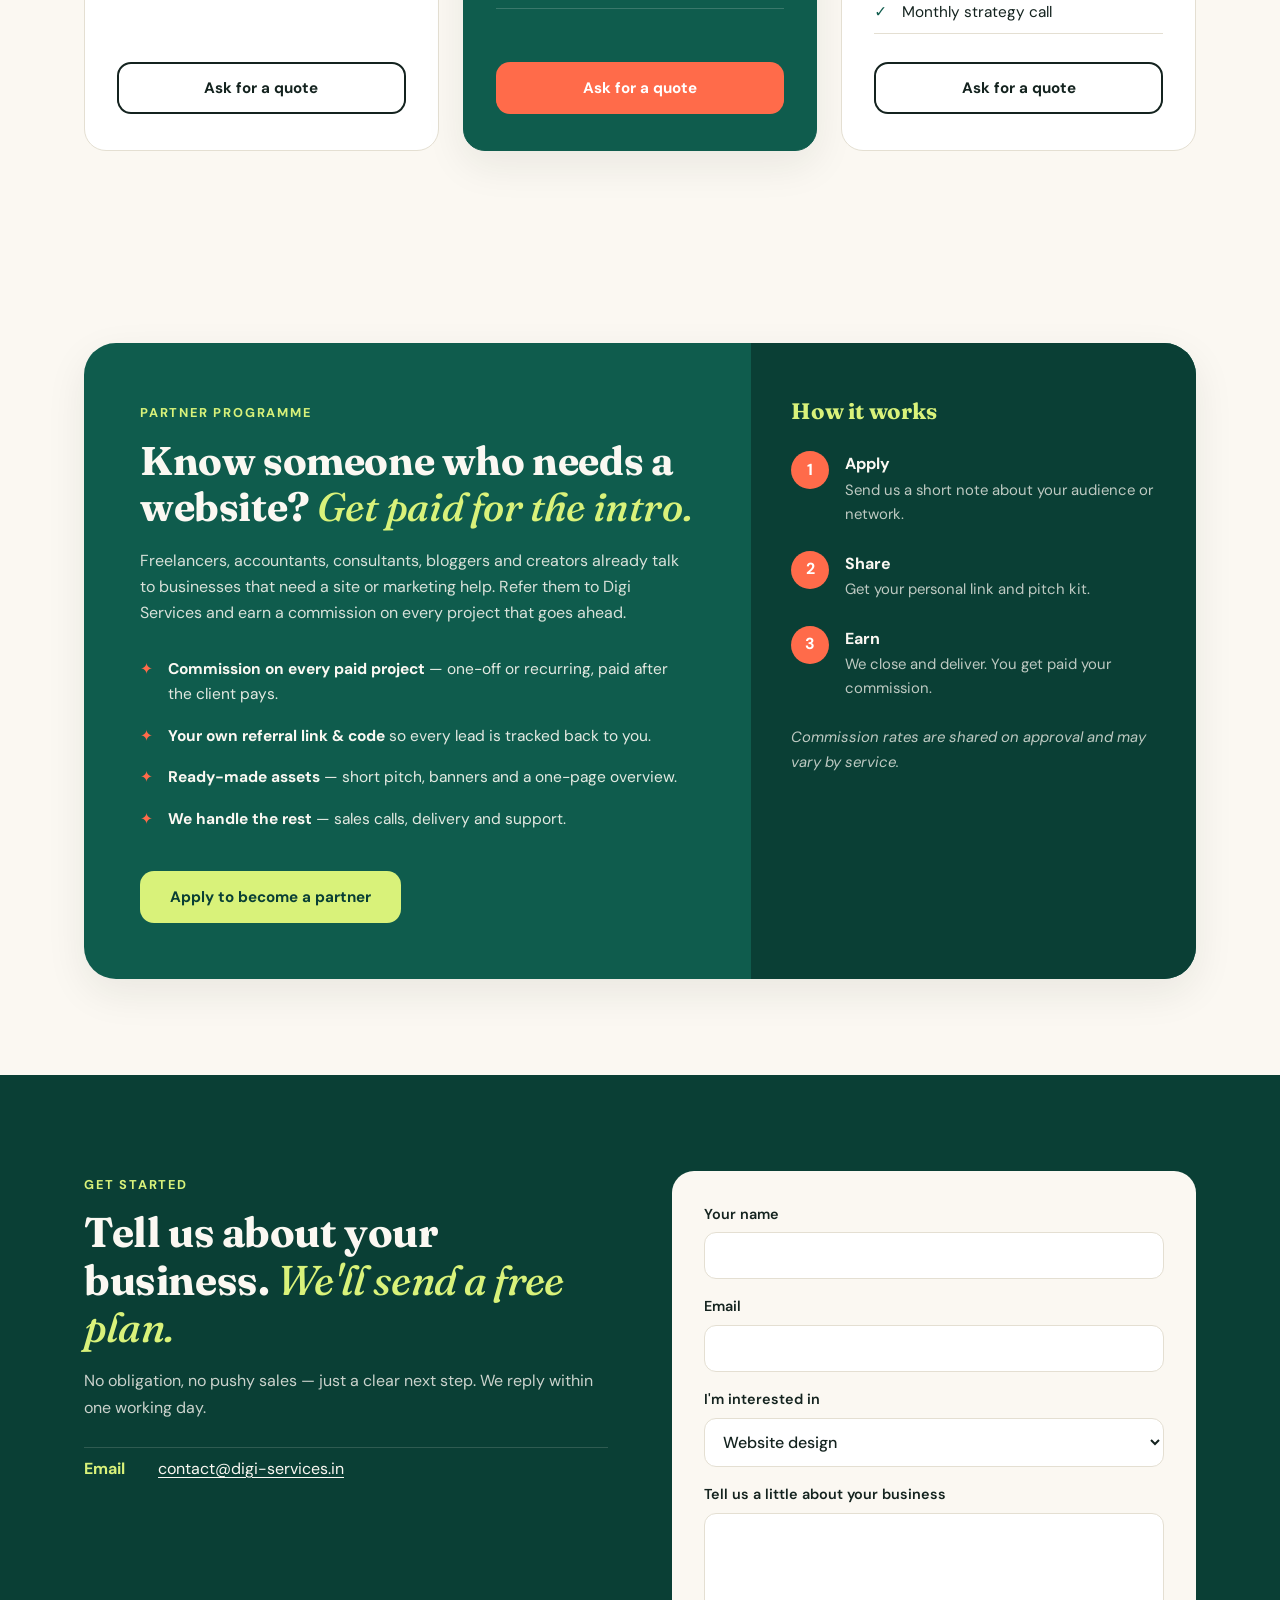
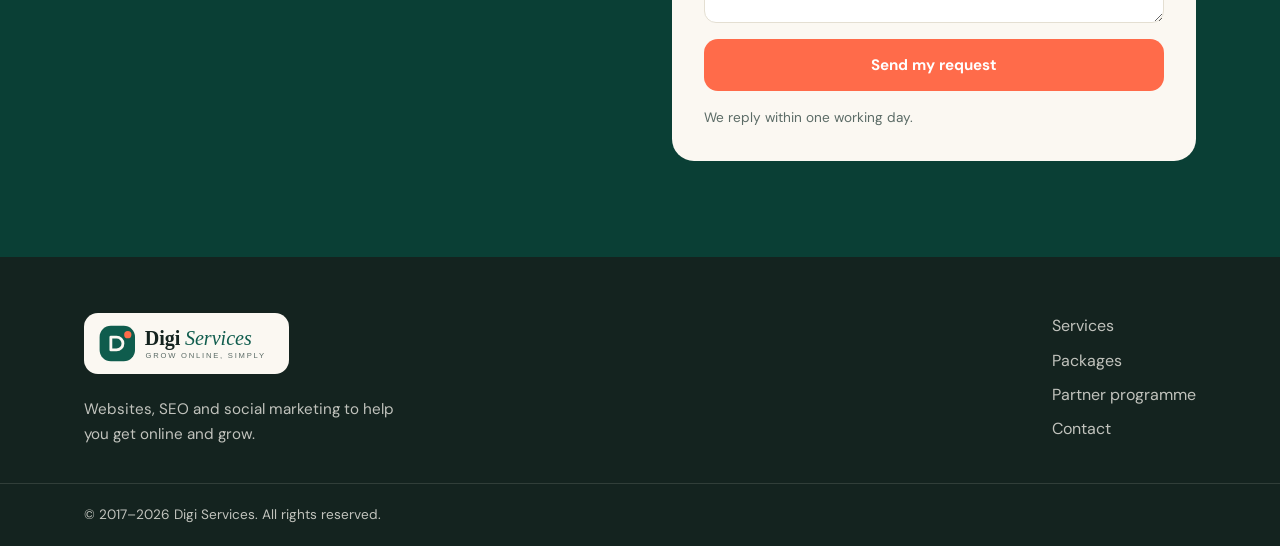
==== commit df5e68d4: "Remove FAQ section and working hours Co-Authored-By: Claude Sonnet 5.5 <noreply@anthropic.com>" ====
--- a/index.html
+++ b/index.html
@@ -25,7 +25,6 @@
       <a href="#how">How it works</a>
       <a href="#pricing">Packages</a>
       <a href="#partners">Partner programme</a>
-      <a href="#faq">FAQ</a>
     </nav>
     <a href="#contact" class="btn btn--coral header__cta">Get a free plan</a>
     <button class="nav-toggle" id="navToggle" aria-label="Toggle navigation" aria-expanded="false" aria-controls="nav">
@@ -226,34 +225,6 @@
     </div>
   </section>
 
-  <!-- FAQ -->
-  <section class="section section--tint" id="faq">
-    <div class="container container--narrow">
-      <div class="section__head reveal">
-        <span class="kicker">FAQ</span>
-        <h2>Questions, <em>answered.</em></h2>
-      </div>
-      <div class="faq reveal">
-        <details>
-          <summary>How long does a website take?</summary>
-          <p>A starter site usually takes 1–2 weeks and a 5-page business site 2–4 weeks, depending on how quickly we receive your content and feedback.</p>
-        </details>
-        <details>
-          <summary>Do I own my website and accounts?</summary>
-          <p>Yes. Your domain, hosting and analytics accounts are set up in your name, and we hand over full access at launch.</p>
-        </details>
-        <details>
-          <summary>How soon will SEO show results?</summary>
-          <p>SEO is a steady build rather than an overnight switch. Local improvements can appear within a few weeks; competitive searches typically take a few months. We'll never promise a guaranteed ranking.</p>
-        </details>
-        <details>
-          <summary>How does the partner programme pay out?</summary>
-          <p>Once a referred client's project is paid for, your commission is calculated and paid out. Details and rates are shared when your application is approved.</p>
-        </details>
-      </div>
-    </div>
-  </section>
-
   <!-- CONTACT -->
   <section class="section section--dark" id="contact">
     <div class="container contact">
@@ -263,7 +234,6 @@
         <p>No obligation, no pushy sales — just a clear next step. We reply within one working day.</p>
         <ul class="contact__list">
           <li><strong>Email</strong> <a href="mailto:contact@digi-services.in">contact@digi-services.in</a></li>
-          <li><strong>Hours</strong> Mon – Fri, 9:00 AM – 7:00 PM IST</li>
         </ul>
       </div>
 
--- a/style.css
+++ b/style.css
@@ -165,14 +165,6 @@
 .partner__how p { color: rgba(251,248,242,.75); font-size: .93rem; }
 .partner__note { margin-top: 8px; font-size: .82rem; color: rgba(251,248,242,.6); font-style: italic; }
 
-/* ========== FAQ ========== */
-.faq details { background: var(--white); border: 1px solid var(--border); border-radius: 16px; margin-bottom: 12px; padding: 0 24px; }
-.faq summary { cursor: pointer; font-weight: 700; padding: 20px 28px 20px 0; list-style: none; position: relative; }
-.faq summary::-webkit-details-marker { display: none; }
-.faq summary::after { content: "+"; position: absolute; right: 0; top: 50%; transform: translateY(-50%); font-size: 1.6rem; color: var(--coral); transition: transform .2s; }
-.faq details[open] summary::after { transform: translateY(-50%) rotate(45deg); }
-.faq details p { padding-bottom: 20px; color: var(--muted); }
-
 /* ========== Contact ========== */
 .contact { display: grid; grid-template-columns: 1fr 1fr; gap: 64px; align-items: start; }
 .contact h2 { font-size: clamp(1.9rem, 3.4vw, 2.6rem); margin-bottom: 16px; }
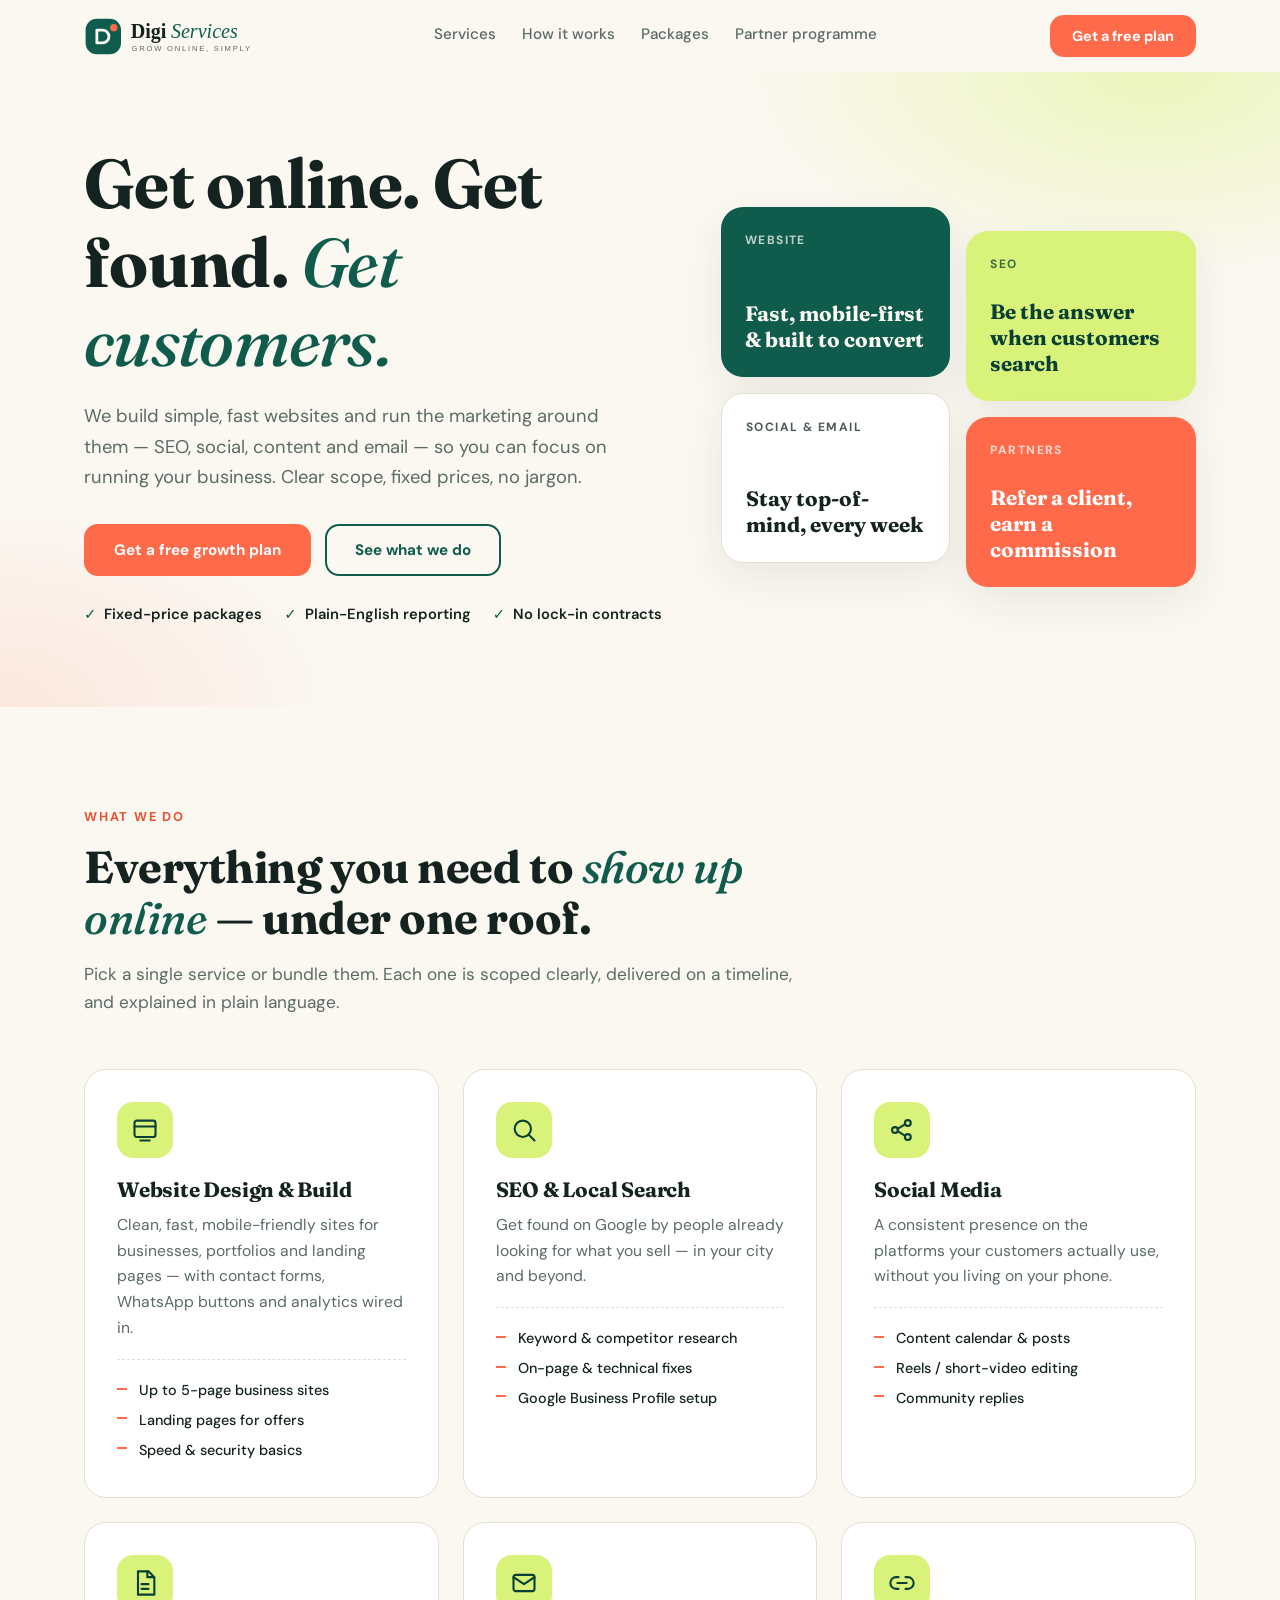
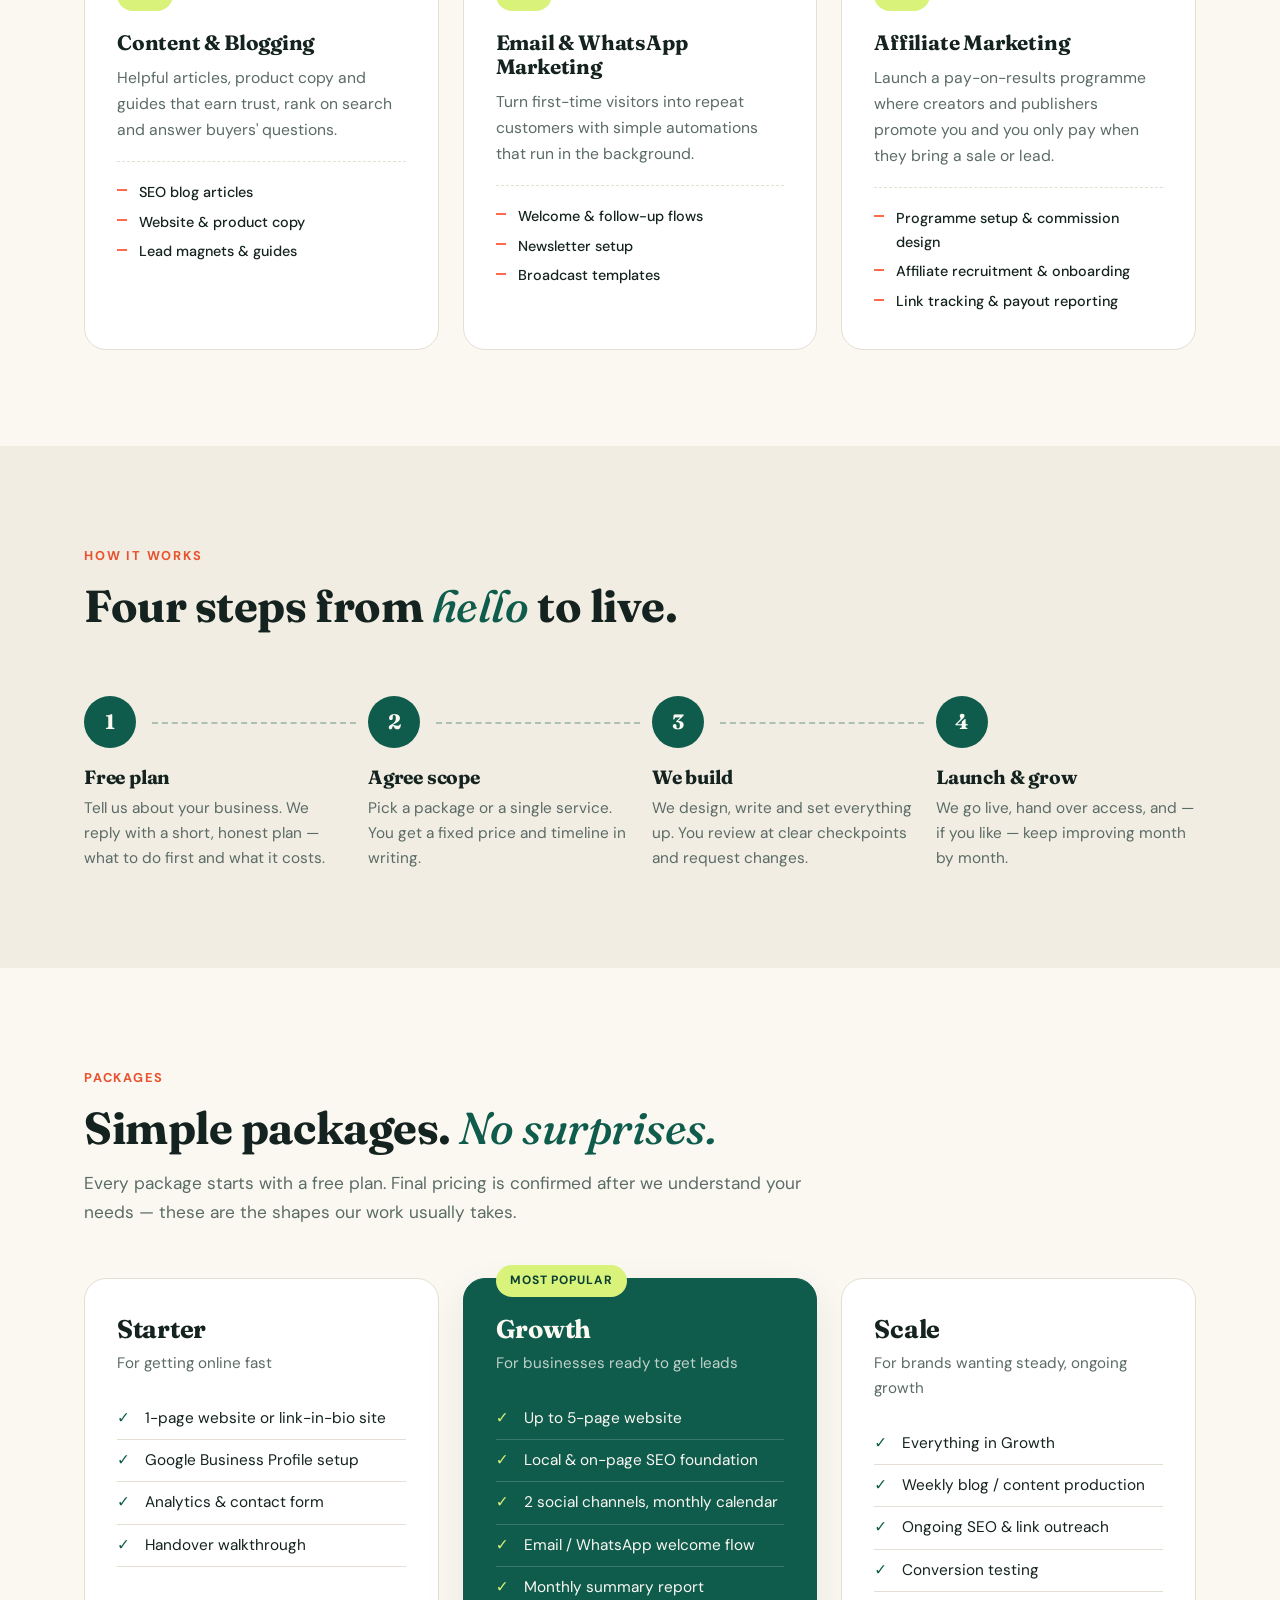
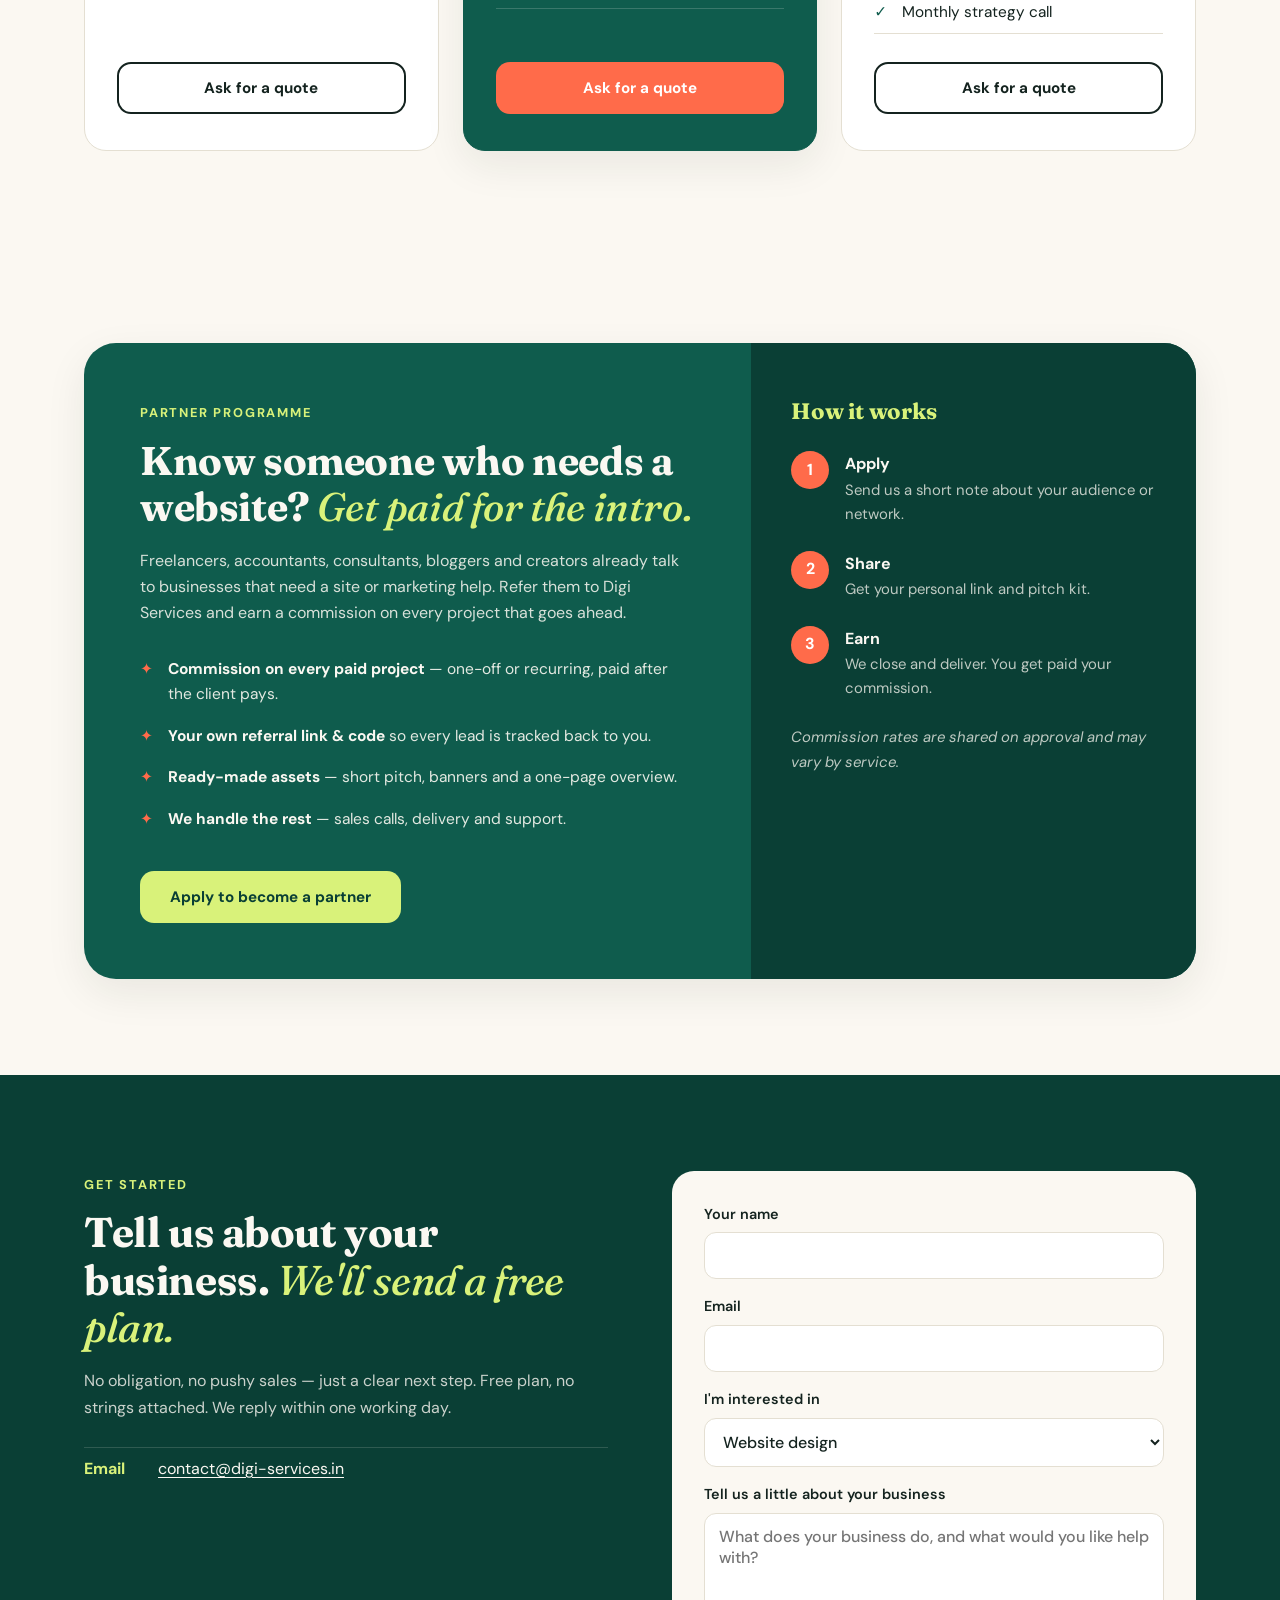
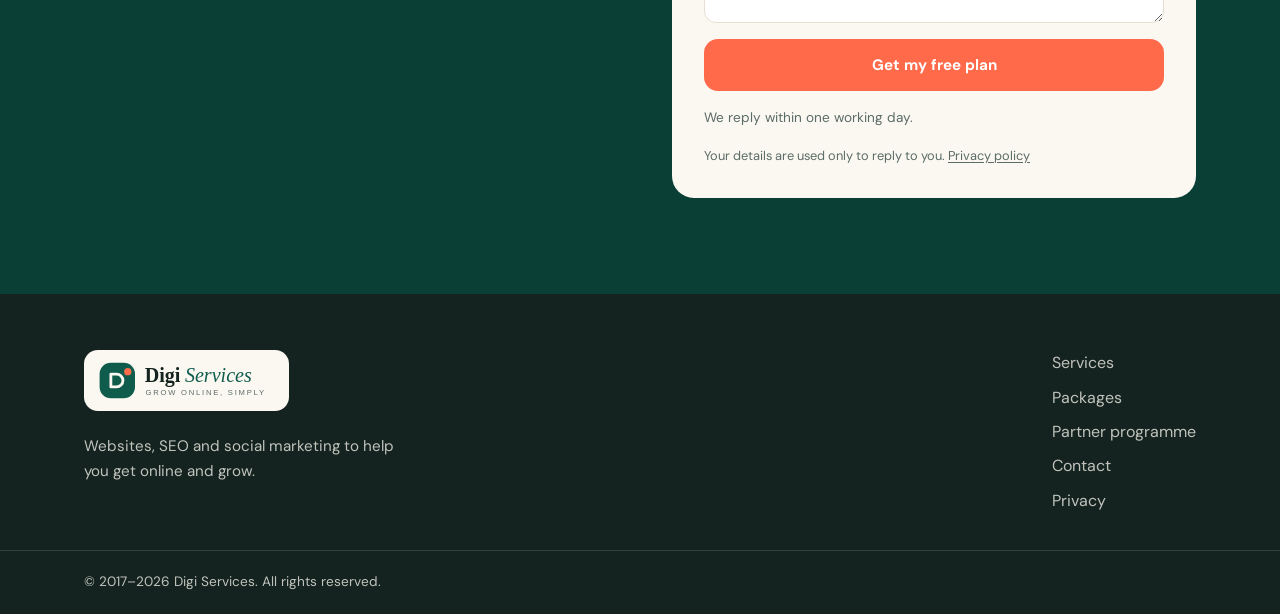
==== commit 901a8332: "Add privacy page, share images, sitemap and robots; refine contact form - privacy.html with footer a" ====
--- a/index.html
+++ b/index.html
@@ -7,6 +7,19 @@
 <title>Digi Services — Websites, SEO &amp; Social Marketing</title>
 <meta name="description" content="Digi Services helps businesses get online and grow: website design, SEO, social media, content and email, affiliate marketing — plus a partner programme that pays you to refer.">
 <link rel="canonical" href="https://digi-services.in/">
+<meta property="og:type" content="website">
+<meta property="og:site_name" content="Digi Services">
+<meta property="og:title" content="Digi Services — Websites, SEO &amp; Social Marketing">
+<meta property="og:description" content="Digi Services helps businesses get online and grow: website design, SEO, social media, content and email, affiliate marketing — plus a partner programme that pays you to refer.">
+<meta property="og:url" content="https://digi-services.in/">
+<meta property="og:image" content="https://digi-services.in/og-image.png">
+<meta property="og:image:width" content="1200">
+<meta property="og:image:height" content="630">
+<meta property="og:image:alt" content="Digi Services: websites, SEO and social marketing">
+<meta name="twitter:card" content="summary_large_image">
+<meta name="twitter:title" content="Digi Services — Websites, SEO &amp; Social Marketing">
+<meta name="twitter:description" content="Digi Services helps businesses get online and grow: website design, SEO, social media, content and email, affiliate marketing — plus a partner programme that pays you to refer.">
+<meta name="twitter:image" content="https://digi-services.in/og-image.png">
 <link rel="icon" href="favicon.ico" sizes="any">
 <link rel="icon" href="favicon.svg" type="image/svg+xml">
 <link rel="apple-touch-icon" href="apple-touch-icon.png">
@@ -231,7 +244,7 @@
       <div class="contact__copy reveal">
         <span class="kicker kicker--light">Get started</span>
         <h2>Tell us about your business. <em>We'll send a free plan.</em></h2>
-        <p>No obligation, no pushy sales — just a clear next step. We reply within one working day.</p>
+        <p>No obligation, no pushy sales — just a clear next step. Free plan, no strings attached. We reply within one working day.</p>
         <ul class="contact__list">
           <li><strong>Email</strong> <a href="mailto:contact@digi-services.in">contact@digi-services.in</a></li>
         </ul>
@@ -256,11 +269,12 @@
           </select>
         </label>
         <label>Tell us a little about your business
-          <textarea name="message" rows="4"></textarea>
+          <textarea name="message" rows="4" placeholder="What does your business do, and what would you like help with?"></textarea>
         </label>
         <input type="text" name="_honey" class="hp" tabindex="-1" autocomplete="off" aria-hidden="true">
-        <button type="submit" class="btn btn--coral">Send my request</button>
+        <button type="submit" class="btn btn--coral">Get my free plan</button>
         <p class="form__note" id="formNote" role="status" aria-live="polite">We reply within one working day.</p>
+        <p class="form-privacy">Your details are used only to reply to you. <a href="privacy.html">Privacy policy</a></p>
       </form>
     </div>
   </section>
@@ -278,6 +292,7 @@
       <a href="#pricing">Packages</a>
       <a href="#partners">Partner programme</a>
       <a href="#contact">Contact</a>
+      <a href="privacy.html">Privacy</a>
     </nav>
   </div>
   <div class="footer__bottom">
--- a/style.css
+++ b/style.css
@@ -228,3 +228,21 @@
 /* ========== Form spam trap ========== */
 .hp { position: absolute; left: -9999px; width: 1px; height: 1px; opacity: 0; }
 .form .btn:disabled { opacity: .6; cursor: wait; transform: none; }
+
+/* ========== Form privacy line ========== */
+.form-privacy { font-size: .8rem; color: var(--muted); margin: 0; }
+.form-privacy a { text-decoration: underline; text-underline-offset: 2px; }
+
+/* ========== Legal pages ========== */
+.legal { padding: 64px 0 90px; }
+.legal__inner { max-width: 820px; margin: 0 auto; background: var(--white); border: 1px solid var(--border); border-radius: var(--radius); padding: 48px; box-shadow: var(--shadow); }
+.legal h1 { font-size: clamp(2rem, 4vw, 2.8rem); margin-bottom: 8px; }
+.legal__updated { color: var(--muted); font-size: .9rem; margin-bottom: 28px; }
+.legal h2 { font-size: 1.35rem; margin: 32px 0 10px; }
+.legal p, .legal li { color: var(--muted); }
+.legal p { margin-bottom: 12px; }
+.legal ul { list-style: disc; padding-left: 22px; margin-bottom: 12px; }
+.legal li { padding: 2px 0; }
+.legal strong { color: var(--ink); }
+.legal a { color: var(--green); text-decoration: underline; text-underline-offset: 3px; }
+@media (max-width: 640px) { .legal { padding: 40px 0 60px; } .legal__inner { padding: 28px 22px; } }
